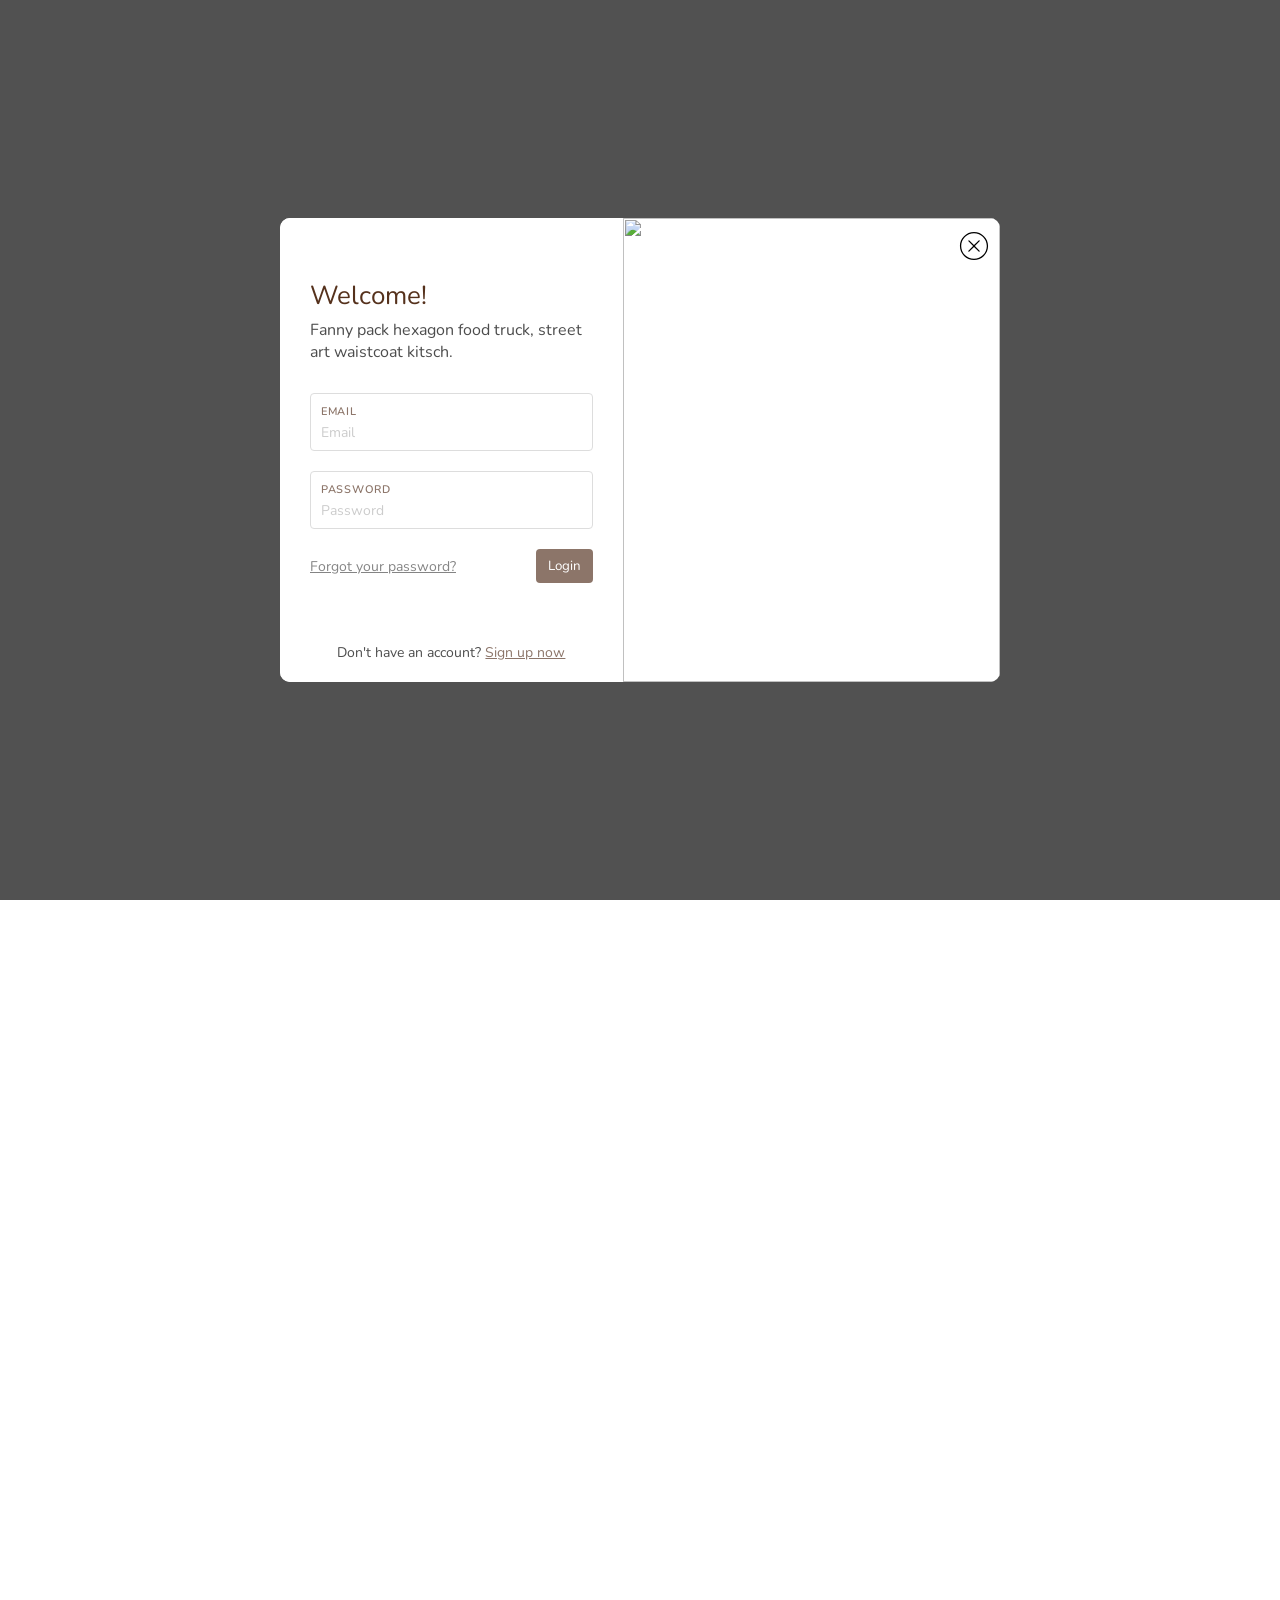
==== login/index.html @ 8320a0ae "Add files via upload" ====
<!DOCTYPE html>
<html lang="en">

  <head>
    <meta charset="UTF-8">
    <title>login modal</title>
    <link rel="stylesheet" href="https://public.codepenassets.com/css/normalize-5.0.0.min.css">
<link rel="stylesheet" href="./style.css">

  </head>
    
  <body>
  <div class="scroll-down">SCROLL DOWN
  <svg xmlns="http://www.w3.org/2000/svg" viewBox="0 0 32 32">
  <path d="M16 3C8.832031 3 3 8.832031 3 16s5.832031 13 13 13 13-5.832031 13-13S23.167969 3 16 3zm0 2c6.085938 0 11 4.914063 11 11 0 6.085938-4.914062 11-11 11-6.085937 0-11-4.914062-11-11C5 9.914063 9.914063 5 16 5zm-1 4v10.28125l-4-4-1.40625 1.4375L16 23.125l6.40625-6.40625L21 15.28125l-4 4V9z"/> 
</svg></div>
<div class="container"></div>
<div class="modal">
  <div class="modal-container">
    <div class="modal-left">
      <h1 class="modal-title">Welcome!</h1>
      <p class="modal-desc">Fanny pack hexagon food truck, street art waistcoat kitsch.</p>
      <div class="input-block">
        <label for="email" class="input-label">Email</label>
        <input type="email" name="email" id="email" placeholder="Email">
      </div>
      <div class="input-block">
        <label for="password" class="input-label">Password</label>
        <input type="password" name="password" id="password" placeholder="Password">
      </div>
      <div class="modal-buttons">
        <a href="" class="">Forgot your password?</a>
        <button class="input-button">Login</button>
      </div>
      <p class="sign-up">Don't have an account? <a href="#">Sign up now</a></p>
    </div>
    <div class="modal-right">
      <img src="https://images.unsplash.com/photo-1512486130939-2c4f79935e4f?ixlib=rb-0.3.5&ixid=eyJhcHBfaWQiOjEyMDd9&s=dfd2ec5a01006fd8c4d7592a381d3776&auto=format&fit=crop&w=1000&q=80" alt="">
    </div>
    <button class="icon-button close-button">
        <svg xmlns="http://www.w3.org/2000/svg" viewBox="0 0 50 50">
    <path d="M 25 3 C 12.86158 3 3 12.86158 3 25 C 3 37.13842 12.86158 47 25 47 C 37.13842 47 47 37.13842 47 25 C 47 12.86158 37.13842 3 25 3 z M 25 5 C 36.05754 5 45 13.94246 45 25 C 45 36.05754 36.05754 45 25 45 C 13.94246 45 5 36.05754 5 25 C 5 13.94246 13.94246 5 25 5 z M 16.990234 15.990234 A 1.0001 1.0001 0 0 0 16.292969 17.707031 L 23.585938 25 L 16.292969 32.292969 A 1.0001 1.0001 0 1 0 17.707031 33.707031 L 25 26.414062 L 32.292969 33.707031 A 1.0001 1.0001 0 1 0 33.707031 32.292969 L 26.414062 25 L 33.707031 17.707031 A 1.0001 1.0001 0 0 0 32.980469 15.990234 A 1.0001 1.0001 0 0 0 32.292969 16.292969 L 25 23.585938 L 17.707031 16.292969 A 1.0001 1.0001 0 0 0 16.990234 15.990234 z"></path>
</svg>
      </button>
  </div>
  <button class="modal-button">Click here to login</button>
</div>
    <script  src="./script.js"></script>

  </body>
  
</html>
---- login/style.css ----
@import url("https://fonts.googleapis.com/css?family=Nunito:400,600,700");
* {
  box-sizing: border-box;
}

body {
  font-family: "Nunito", sans-serif;
  color: rgba(0, 0, 0, 0.7);
}

.container {
  height: 200vh;
  background-image: url(https://images.unsplash.com/photo-1538137524007-21e48fa42f3f?ixlib=rb-0.3.5&ixid=eyJhcHBfaWQiOjEyMDd9&s=ac9fa0975bd2ebad7afd906c5a3a15ab&auto=format&fit=crop&w=1834&q=80);
  background-size: cover;
  background-position: center;
  background-repeat: no-repeat;
}

.modal {
  position: fixed;
  left: 0;
  bottom: 0;
  width: 100%;
  height: 60px;
  background: rgba(51, 51, 51, 0.5);
  display: flex;
  flex-direction: column;
  align-items: center;
  justify-content: center;
  transition: 0.4s;
}
.modal-container {
  display: flex;
  max-width: 720px;
  width: 100%;
  border-radius: 10px;
  overflow: hidden;
  position: absolute;
  opacity: 0;
  pointer-events: none;
  transition-duration: 0.3s;
  background: #fff;
  transform: translateY(100px) scale(0.4);
}
.modal-title {
  font-size: 26px;
  margin: 0;
  font-weight: 400;
  color: #55311c;
}
.modal-desc {
  margin: 6px 0 30px 0;
}
.modal-left {
  padding: 60px 30px 20px;
  background: #fff;
  flex: 1.5;
  transition-duration: 0.5s;
  transform: translateY(80px);
  opacity: 0;
}
.modal-button {
  color: #7d695e;
  font-family: "Nunito", sans-serif;
  font-size: 18px;
  cursor: pointer;
  border: 0;
  outline: 0;
  padding: 10px 40px;
  border-radius: 30px;
  background: white;
  box-shadow: 0 10px 40px rgba(0, 0, 0, 0.16);
  transition: 0.3s;
}
.modal-button:hover {
  border-color: rgba(255, 255, 255, 0.2);
  background: rgba(255, 255, 255, 0.8);
}
.modal-right {
  flex: 2;
  font-size: 0;
  transition: 0.3s;
  overflow: hidden;
}
.modal-right img {
  width: 100%;
  height: 100%;
  transform: scale(2);
  -o-object-fit: cover;
     object-fit: cover;
  transition-duration: 1.2s;
}
.modal.is-open {
  height: 100%;
  background: rgba(51, 51, 51, 0.85);
}
.modal.is-open .modal-button {
  opacity: 0;
}
.modal.is-open .modal-container {
  opacity: 1;
  transition-duration: 0.6s;
  pointer-events: auto;
  transform: translateY(0) scale(1);
}
.modal.is-open .modal-right img {
  transform: scale(1);
}
.modal.is-open .modal-left {
  transform: translateY(0);
  opacity: 1;
  transition-delay: 0.1s;
}
.modal-buttons {
  display: flex;
  justify-content: space-between;
  align-items: center;
}
.modal-buttons a {
  color: rgba(51, 51, 51, 0.6);
  font-size: 14px;
}

.sign-up {
  margin: 60px 0 0;
  font-size: 14px;
  text-align: center;
}
.sign-up a {
  color: #8c7569;
}

.input-button {
  padding: 8px 12px;
  outline: none;
  border: 0;
  color: #fff;
  border-radius: 4px;
  background: #8c7569;
  font-family: "Nunito", sans-serif;
  transition: 0.3s;
  cursor: pointer;
}
.input-button:hover {
  background: #55311c;
}

.input-label {
  font-size: 11px;
  text-transform: uppercase;
  font-family: "Nunito", sans-serif;
  font-weight: 600;
  letter-spacing: 0.7px;
  color: #8c7569;
  transition: 0.3s;
}

.input-block {
  display: flex;
  flex-direction: column;
  padding: 10px 10px 8px;
  border: 1px solid #ddd;
  border-radius: 4px;
  margin-bottom: 20px;
  transition: 0.3s;
}
.input-block input {
  outline: 0;
  border: 0;
  padding: 4px 0 0;
  font-size: 14px;
  font-family: "Nunito", sans-serif;
}
.input-block input::-moz-placeholder {
  color: #ccc;
  opacity: 1;
}
.input-block input:-ms-input-placeholder {
  color: #ccc;
  opacity: 1;
}
.input-block input::placeholder {
  color: #ccc;
  opacity: 1;
}
.input-block:focus-within {
  border-color: #8c7569;
}
.input-block:focus-within .input-label {
  color: rgba(140, 117, 105, 0.8);
}

.icon-button {
  outline: 0;
  position: absolute;
  right: 10px;
  top: 12px;
  width: 32px;
  height: 32px;
  border: 0;
  background: 0;
  padding: 0;
  cursor: pointer;
}

.scroll-down {
  position: fixed;
  top: 50%;
  left: 50%;
  display: flex;
  flex-direction: column;
  align-items: center;
  text-align: center;
  color: #7d695e;
  font-size: 32px;
  font-weight: 800;
  transform: translate(-50%, -50%);
}
.scroll-down svg {
  margin-top: 16px;
  width: 52px;
  fill: currentColor;
}

@media (max-width: 750px) {
  .modal-container {
    width: 90%;
  }

  .modal-right {
    display: none;
  }
}
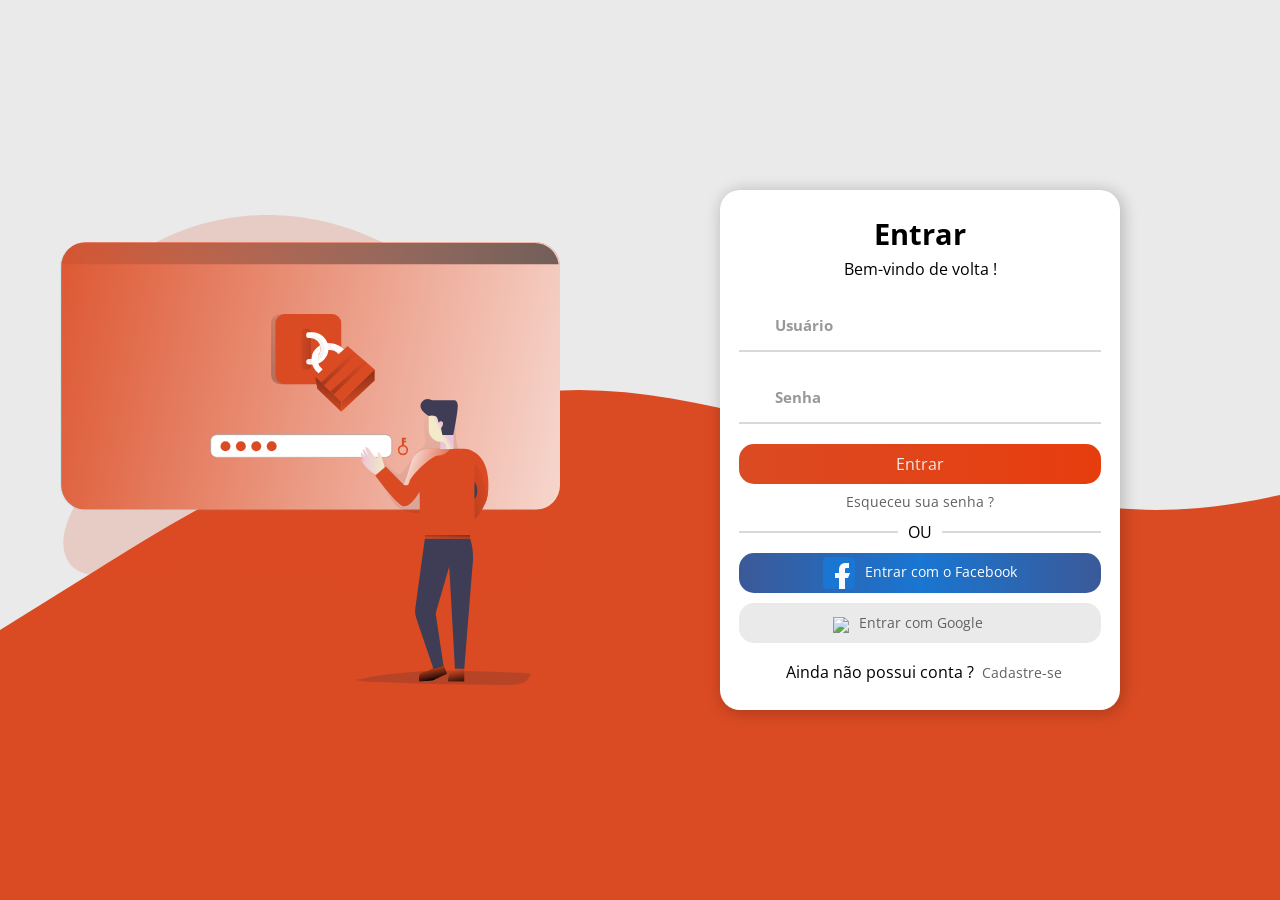
==== commit 510a6590: "Add files via upload" ====
--- a/login/index.html
+++ b/login/index.html
@@ -1,52 +1,75 @@
 <!DOCTYPE html>
-<html lang="en">
+<html lang="pt-br">
 
-  <head>
+<head>
     <meta charset="UTF-8">
-    <title>login modal</title>
-    <link rel="stylesheet" href="https://public.codepenassets.com/css/normalize-5.0.0.min.css">
-<link rel="stylesheet" href="./style.css">
+    <meta name="viewport" content="width=device-width, initial-scale=1.0">
+    <title>Entrar</title>
+    <!-- Custom styles-path -->
+    <link rel="stylesheet" href="css/style.css">
 
-  </head>
-    
-  <body>
-  <div class="scroll-down">SCROLL DOWN
-  <svg xmlns="http://www.w3.org/2000/svg" viewBox="0 0 32 32">
-  <path d="M16 3C8.832031 3 3 8.832031 3 16s5.832031 13 13 13 13-5.832031 13-13S23.167969 3 16 3zm0 2c6.085938 0 11 4.914063 11 11 0 6.085938-4.914062 11-11 11-6.085937 0-11-4.914062-11-11C5 9.914063 9.914063 5 16 5zm-1 4v10.28125l-4-4-1.40625 1.4375L16 23.125l6.40625-6.40625L21 15.28125l-4 4V9z"/> 
-</svg></div>
-<div class="container"></div>
-<div class="modal">
-  <div class="modal-container">
-    <div class="modal-left">
-      <h1 class="modal-title">Welcome!</h1>
-      <p class="modal-desc">Fanny pack hexagon food truck, street art waistcoat kitsch.</p>
-      <div class="input-block">
-        <label for="email" class="input-label">Email</label>
-        <input type="email" name="email" id="email" placeholder="Email">
-      </div>
-      <div class="input-block">
-        <label for="password" class="input-label">Password</label>
-        <input type="password" name="password" id="password" placeholder="Password">
-      </div>
-      <div class="modal-buttons">
-        <a href="" class="">Forgot your password?</a>
-        <button class="input-button">Login</button>
-      </div>
-      <p class="sign-up">Don't have an account? <a href="#">Sign up now</a></p>
+    <!-- Font Awesome kit script -->
+    <script src="https://kit.fontawesome.com/a81368914c.js"></script>
+
+    <!-- Google Fonts Open Sans-->
+    <link href="https://fonts.googleapis.com/css2?family=Open+Sans&display=swap" rel="stylesheet">
+
+    <!-- Favicon -->
+    <link rel="icon" href="img/html-5.png">
+</head>
+
+<body>
+    <img class="wave" src="img/wave.svg">
+    <div class="container">
+        <div class="img">
+            <img src="img/authentication.svg">
+        </div>
+        <div class="login-container">
+            <form action="login.html">
+                <h2>Entrar</h2>
+                <p>Bem-vindo de volta !</p>
+                <div class="input-div one">
+                    <div class="i">
+                        <i class="fas fa-user"></i>
+                    </div>
+                    <div>
+                        <h5>Usuário</h5>
+                        <input class="input" type="text">
+                    </div>
+                </div>
+                <div class="input-div two">
+                    <div class="i">
+                        <i class="fas fa-key"></i>
+                    </div>
+                    <div>
+                        <h5>Senha</h5>
+                        <input class="input" type="password">
+                    </div>
+                </div>
+                <input type="submit" class="btn" value="Entrar">
+                <a class="forgot" href="forgotPassword.html">Esqueceu sua senha ?</a>
+                <div class="others">
+                    <hr>
+                    <p>OU</p>
+                    <hr>
+                </div>
+                <div class="social">
+                    <div class="social-icons facebook">
+                        <a href="#"><img src="img/facebook.png">Entrar com o Facebook</a>
+                    </div>
+                    <div class="social-icons google">
+                        <a href="#"><img src="img/google.png">Entrar com Google</a>
+                    </div>
+                </div>
+                <div class="account">
+                    <p>Ainda não possui conta ?</p>
+                    <a href="register.html">Cadastre-se</a>
+                </div>
+            </form>
+        </div>
     </div>
-    <div class="modal-right">
-      <img src="https://images.unsplash.com/photo-1512486130939-2c4f79935e4f?ixlib=rb-0.3.5&ixid=eyJhcHBfaWQiOjEyMDd9&s=dfd2ec5a01006fd8c4d7592a381d3776&auto=format&fit=crop&w=1000&q=80" alt="">
-    </div>
-    <button class="icon-button close-button">
-        <svg xmlns="http://www.w3.org/2000/svg" viewBox="0 0 50 50">
-    <path d="M 25 3 C 12.86158 3 3 12.86158 3 25 C 3 37.13842 12.86158 47 25 47 C 37.13842 47 47 37.13842 47 25 C 47 12.86158 37.13842 3 25 3 z M 25 5 C 36.05754 5 45 13.94246 45 25 C 45 36.05754 36.05754 45 25 45 C 13.94246 45 5 36.05754 5 25 C 5 13.94246 13.94246 5 25 5 z M 16.990234 15.990234 A 1.0001 1.0001 0 0 0 16.292969 17.707031 L 23.585938 25 L 16.292969 32.292969 A 1.0001 1.0001 0 1 0 17.707031 33.707031 L 25 26.414062 L 32.292969 33.707031 A 1.0001 1.0001 0 1 0 33.707031 32.292969 L 26.414062 25 L 33.707031 17.707031 A 1.0001 1.0001 0 0 0 32.980469 15.990234 A 1.0001 1.0001 0 0 0 32.292969 16.292969 L 25 23.585938 L 17.707031 16.292969 A 1.0001 1.0001 0 0 0 16.990234 15.990234 z"></path>
-</svg>
-      </button>
-  </div>
-  <button class="modal-button">Click here to login</button>
-</div>
-    <script  src="./script.js"></script>
 
-  </body>
-  
-</html>
+    <script type="text/javascript" src="js/main.js"></script>
+</body>
+
+</html>
--- a/login/css/style.css
+++ b/login/css/style.css
@@ -0,0 +1,634 @@
+/*======== All styles ==========*/
+
+* {
+  padding: 0;
+  margin: 0;
+  box-sizing: border-box;
+}
+
+body {
+  font-family: "Open Sans", sans-serif;
+  background-color: #eaeaea;
+}
+
+.wave {
+  position: fixed;
+  height: 100%;
+  left: 0;
+  bottom: 0;
+  z-index: -1;
+}
+
+.container {
+  width: 100vw;
+  height: 100vh;
+  display: grid;
+  grid-template-columns: repeat(2, 1fr);
+  column-gap: 10rem;
+  padding: 0 2rem;
+  overflow-x: hidden;
+}
+
+.img {
+  display: flex;
+  justify-content: flex-end;
+  align-items: center;
+}
+
+.img img {
+  width: 500px;
+  position: relative;
+  animation-name: left-to-right;
+  animation-duration: 4s;
+  animation-timing-function: linear;
+}
+
+.login-container {
+  display: flex;
+  align-items: center;
+  text-align: center;
+  position: relative;
+  animation-name: right-to-left;
+  animation-duration: 4s;
+  animation-timing-function: linear;
+}
+
+.forgot {
+  padding-bottom: 10px;
+}
+
+form {
+  width: 400px;
+  padding: 1.2rem;
+  background-color: #fff;
+  border-radius: 20px;
+  box-shadow: 2px 2px 15px 2px rgba(0, 0, 0, 0.2);
+}
+
+form h2 {
+  font-size: 1.8rem;
+  margin: 5px 0;
+}
+
+.input-div {
+  position: relative;
+  display: grid;
+  grid-template-columns: 7% 93%;
+  margin: 20px 0;
+  padding: 5px 0;
+  border-bottom: 2px solid #d9d9d9;
+}
+
+.input-div::after,
+.input-div::before {
+  content: "";
+  position: absolute;
+  bottom: -2px;
+  width: 0;
+  height: 2px;
+  background-color: #db4b23;
+  transition: 0.3s;
+}
+
+.input-div::after {
+  right: 50%;
+}
+
+.input-div::before {
+  left: 50%;
+}
+
+.input-div.focus .i i {
+  color: #db4b23;
+}
+
+.input-div.focus div h5 {
+  top: -5px;
+  font-size: 15px;
+}
+
+.input-div.focus::after,
+.input-div.focus::before {
+  width: 50%;
+}
+
+.input-div .one {
+  margin-top: 0;
+}
+
+.input-div .two {
+  margin-bottom: 4px;
+}
+
+.i {
+  display: flex;
+  justify-content: center;
+  align-items: center;
+}
+
+.i i {
+  color: #d9d9d9;
+  transition: 0.3s;
+}
+
+.input-div>div {
+  position: relative;
+  height: 40px;
+}
+
+.input-div>div h5 {
+  position: absolute;
+  left: 10px;
+  top: 50%;
+  transform: translateY(-50%);
+  color: #999;
+  font-size: 15px;
+  transition: 0.3s;
+}
+
+.input {
+  position: absolute;
+  width: 100%;
+  height: 100%;
+  top: 0;
+  left: 0;
+  border: none;
+  outline: none;
+  background: none;
+  padding: 0.3rem 0.5rem;
+  font-size: 1rem;
+  font-family: "Open Sans", sans-serif;
+  color: #555;
+}
+
+a {
+  display: block;
+  text-align: center;
+  text-decoration: none;
+  color: #616161;
+  font-size: 0.9rem;
+  transition: 0.3s;
+}
+
+a:hover {
+  color: #db4b23;
+}
+
+.btn {
+  display: block;
+  width: 100%;
+  height: 40px;
+  border-radius: 15px;
+  margin: 0.5rem 0;
+  font-size: 1rem;
+  background-image: linear-gradient(to right, #db4b23, #e73d0e, #db4b23);
+  color: #eaeaea;
+  outline: none;
+  border: none;
+  cursor: pointer;
+  font-family: "Open Sans", sans-serif;
+  background-size: 200%;
+  transition: 0.5s;
+}
+
+.btn:hover {
+  background-position: right;
+}
+
+.social-icons {
+  display: flex;
+  align-content: center;
+  align-items: center;
+  justify-content: center;
+  margin: 10px 0;
+  padding: 5px 0;
+  height: 40px;
+}
+
+.social-icons img {
+  display: inline-block;
+  vertical-align: middle;
+  padding-right: 10px;
+}
+
+.social-icons.google {
+  padding-right: 24px;
+}
+
+.facebook {
+  background-image: linear-gradient(to right, #3b5998, #1976d2, #3b5998);
+  border-radius: 15px;
+}
+
+.facebook a {
+  color: #fff;
+  width: 100%;
+}
+
+.google {
+  background-color: #eaeaea;
+  border-radius: 15px;
+}
+
+.google a {
+  width: 100%;
+}
+
+.google a:hover {
+  color: #ff0000;
+}
+
+.account {
+  display: flex;
+  justify-content: center;
+  align-items: center;
+  flex-direction: row;
+  flex-wrap: wrap;
+}
+
+.account p {
+  margin: 0.5rem;
+}
+
+.terms {
+  display: flex;
+  justify-content: flex-start;
+  align-items: center;
+  align-content: center;
+  margin: 0px 10px 15px 0px;
+}
+
+.terms a {
+  color: #db4b23;
+  cursor: pointer;
+  font-size: 1rem;
+}
+
+.terms input {
+  margin-right: 10px;
+}
+
+.others {
+  display: flex;
+  align-items: center;
+  justify-content: center;
+}
+
+.others hr {
+  max-width: 100%;
+  width: 100%;
+  border: 1px solid #d9d9d9;
+}
+
+.others p {
+  padding: 0 10px;
+}
+
+.confirm-container {
+  display: flex;
+  align-items: center;
+  text-align: center;
+  position: relative;
+  animation-name: right-to-left;
+  animation-duration: 4s;
+  animation-timing-function: linear;
+}
+
+.content {
+  width: 400px;
+  background-color: #fff;
+  border-radius: 20px;
+  padding: 1.2rem;
+  box-shadow: 2px 2px 15px 2px rgba(0, 0, 0, 0.2);
+}
+
+.content h2 {
+  font-size: 1.8rem;
+  margin: 10px 0;
+}
+
+.fa-check-circle {
+  font-size: 50px;
+  border-radius: 100%;
+  color: #fff;
+  background-color: #addb31;
+  margin: 5px 0 25px;
+  position: relative;
+  animation-name: confirm-animation;
+  animation-duration: 4s;
+  animation-delay: 0.5s;
+}
+
+.fa-exclamation-circle {
+  font-size: 50px;
+  color: #ff0000;
+  background-color: #fff;
+  margin: 5px 0 25px;
+  position: relative;
+  animation-name: error-animation;
+  animation-duration: 4s;
+  animation-delay: 0.5s;
+}
+
+.btn-container a {
+  display: flex;
+  align-items: center;
+  justify-content: center;
+  align-content: center;
+}
+
+.btn-action {
+  width: 100%;
+  background-image: linear-gradient(to right, #db4b23, #e73d0e, #db4b23);
+  color: #eeeeee;
+  border-radius: 15px;
+  height: 40px;
+  font-size: 1rem;
+  outline: none;
+  border: none;
+  cursor: pointer;
+  transition: 0.5s;
+  background-size: 200%;
+}
+
+.btn-action:hover {
+  color: #eaeaea;
+  background-position: right;
+}
+
+/* ================ Modal ====================== */
+
+/* The Modal (background) */
+.modal {
+  display: none;
+  /* Hidden by default */
+  position: fixed;
+  /* Stay in place */
+  z-index: 1;
+  /* Sit on top */
+  padding: 30px 0;
+  /* Location of the box */
+  left: 0;
+  top: 0;
+  margin: 0 auto;
+  width: 100%;
+  /* Full width */
+  height: 100%;
+  /* Full height */
+  overflow: auto;
+  /* Enable scroll if needed */
+  background-color: rgb(0, 0, 0);
+  /* Fallback color */
+  background-color: rgba(0, 0, 0, 0.4);
+  /* Black w/ opacity */
+}
+
+/* Modal Content */
+.modal-content {
+  background-color: #fefefe;
+  margin: auto;
+  padding: 20px;
+  border: 1px solid #888;
+  border-radius: 15px;
+  width: 75%;
+}
+
+.modal-content h2 {
+  padding-bottom: 20px;
+}
+
+.modal-content p {
+  text-align: left;
+}
+
+.modal-content span {
+  color: #ff1919;
+}
+
+.modal-content span:hover {
+  color: #ff0000;
+}
+
+/* The Close Button */
+.close {
+  color: #aaaaaa;
+  float: right;
+  font-size: 28px;
+  font-weight: bold;
+  cursor: pointer;
+}
+
+/* =============== Keyframes for animations ==============*/
+
+@keyframes left-to-right {
+  0% {
+    left: -500px;
+    top: 0;
+  }
+
+  25% {
+    left: 0px;
+    top: 0;
+  }
+
+  50% {
+    left: 0px;
+    top: 0;
+  }
+
+  75% {
+    left: 0px;
+    top: 0;
+  }
+
+  100% {
+    left: 0px;
+    top: 0;
+  }
+}
+
+@keyframes right-to-left {
+  0% {
+    left: 500px;
+    top: 0;
+  }
+
+  25% {
+    left: 0px;
+    top: 0;
+  }
+
+  50% {
+    left: 0px;
+    top: 0;
+  }
+
+  75% {
+    left: 0px;
+    top: 0;
+  }
+
+  100% {
+    left: 0px;
+    top: 0;
+  }
+}
+
+@keyframes confirm-animation {
+  0% {
+    background-color: #addb31;
+    left: 0px;
+    top: 0px;
+  }
+
+  25% {
+    background-color: #addb31;
+    left: 0px;
+    top: 0px;
+    font-size: 80px;
+  }
+
+  50% {
+    background-color: #addb31;
+    left: 0px;
+    top: 0px;
+    font-size: 50px;
+  }
+
+  75% {
+    background-color: green;
+    left: 0px;
+    top: 0px;
+    font-size: 80px;
+  }
+
+  100% {
+    background-color: #addb31;
+    left: 0px;
+    top: 0px;
+    font-size: 80px;
+  }
+}
+
+@keyframes error-animation {
+  0% {
+    color: #ff0000;
+    left: 0px;
+    top: 0px;
+  }
+
+  25% {
+    color: #ff0000;
+    left: 0px;
+    top: 0px;
+    font-size: 80px;
+  }
+
+  50% {
+    color: #ff0000;
+    left: 0px;
+    top: 0px;
+    font-size: 50px;
+  }
+
+  75% {
+    color: #ff1919;
+    left: 0px;
+    top: 0px;
+    font-size: 80px;
+  }
+
+  100% {
+    color: #ff0000;
+    left: 0px;
+    top: 0px;
+    font-size: 80px;
+  }
+}
+
+/* =============== End Keyframes ===============*/
+
+/* =============== Media Query for Responsive =============*/
+
+@media (max-width: 1050px) {
+  .container {
+    column-gap: 5rem;
+  }
+}
+
+@media (max-width: 1000px) {
+  form {
+    width: 350px;
+  }
+
+  form h2 {
+    font-size: 1.5rem;
+    margin: 8px 0;
+  }
+
+  .img img {
+    width: 400px;
+  }
+
+  .content {
+    width: 350px;
+  }
+}
+
+@media (max-width: 900px) {
+  .img {
+    display: none;
+  }
+
+  .container {
+    grid-template-columns: 1fr;
+    background-color: #db4b23;
+  }
+
+  .wave {
+    display: none;
+  }
+
+  .login-container {
+    justify-content: center;
+  }
+
+  .confirm-container {
+    justify-content: center;
+  }
+}
+
+@media (max-width: 600px) {
+  form {
+    width: 300px;
+    margin: 1rem 0;
+  }
+
+  .terms {
+    margin: 0;
+    flex-wrap: wrap;
+    justify-content: center;
+  }
+
+  .terms a {
+    font-size: 1.1rem;
+    margin-bottom: 15px;
+  }
+
+  .terms input {
+    margin-top: 5px;
+    align-self: start;
+  }
+
+  .content {
+    width: 300px;
+  }
+}
+
+@media (min-width: 600px) {
+  .terms a {
+    padding-left: 5px;
+  }
+}
+
+/* ============== End Media Query for Responsive ============ */
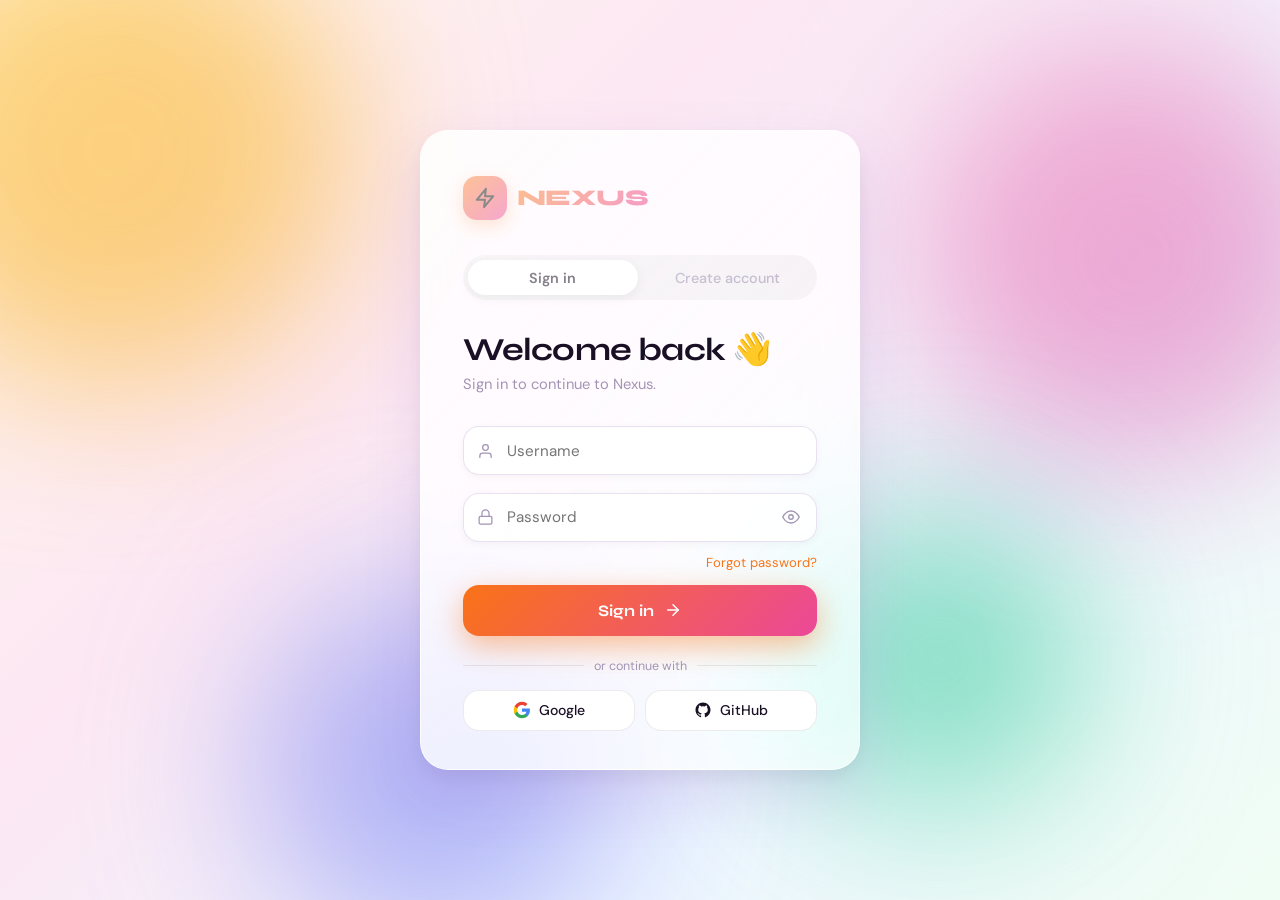
==== commit 497a1a07: "Add files via upload" ====
--- a/login/index.html
+++ b/login/index.html
@@ -1,75 +1,398 @@
-<!DOCTYPE html>
-<html lang="pt-br">
-
-<head>
-    <meta charset="UTF-8">
-    <meta name="viewport" content="width=device-width, initial-scale=1.0">
-    <title>Entrar</title>
-    <!-- Custom styles-path -->
-    <link rel="stylesheet" href="css/style.css">
-
-    <!-- Font Awesome kit script -->
-    <script src="https://kit.fontawesome.com/a81368914c.js"></script>
-
-    <!-- Google Fonts Open Sans-->
-    <link href="https://fonts.googleapis.com/css2?family=Open+Sans&display=swap" rel="stylesheet">
-
-    <!-- Favicon -->
-    <link rel="icon" href="img/html-5.png">
-</head>
-
-<body>
-    <img class="wave" src="img/wave.svg">
-    <div class="container">
-        <div class="img">
-            <img src="img/authentication.svg">
-        </div>
-        <div class="login-container">
-            <form action="login.html">
-                <h2>Entrar</h2>
-                <p>Bem-vindo de volta !</p>
-                <div class="input-div one">
-                    <div class="i">
-                        <i class="fas fa-user"></i>
-                    </div>
-                    <div>
-                        <h5>Usuário</h5>
-                        <input class="input" type="text">
-                    </div>
-                </div>
-                <div class="input-div two">
-                    <div class="i">
-                        <i class="fas fa-key"></i>
-                    </div>
-                    <div>
-                        <h5>Senha</h5>
-                        <input class="input" type="password">
-                    </div>
-                </div>
-                <input type="submit" class="btn" value="Entrar">
-                <a class="forgot" href="forgotPassword.html">Esqueceu sua senha ?</a>
-                <div class="others">
-                    <hr>
-                    <p>OU</p>
-                    <hr>
-                </div>
-                <div class="social">
-                    <div class="social-icons facebook">
-                        <a href="#"><img src="img/facebook.png">Entrar com o Facebook</a>
-                    </div>
-                    <div class="social-icons google">
-                        <a href="#"><img src="img/google.png">Entrar com Google</a>
-                    </div>
-                </div>
-                <div class="account">
-                    <p>Ainda não possui conta ?</p>
-                    <a href="register.html">Cadastre-se</a>
-                </div>
-            </form>
-        </div>
-    </div>
-
-    <script type="text/javascript" src="js/main.js"></script>
-</body>
-
-</html>+<!DOCTYPE html>
+<html lang="en">
+<head>
+  <meta charset="UTF-8">
+  <meta name="viewport" content="width=device-width, initial-scale=1.0">
+  <title>Nexus • Auth</title>
+  <link rel="preconnect" href="https://fonts.googleapis.com">
+  <link href="https://fonts.googleapis.com/css2?family=Syne:wght@400;500;600;700;800&family=DM+Sans:wght@300;400;500&display=swap" rel="stylesheet">
+  <style>
+    :root {
+      --card-bg: rgba(255,255,255,0.72);
+      --card-border: rgba(255,255,255,0.9);
+      --input-bg: rgba(255,255,255,0.85);
+      --input-border: rgba(200,180,220,0.4);
+      --input-focus: #f97316;
+      --text-primary: #1a1025;
+      --text-muted: #a394b4;
+      --accent: #f97316;
+      --success: #10b981;
+      --danger: #ef4444;
+      --warning: #f59e0b;
+      --btn-grad: linear-gradient(135deg, #f97316, #ec4899);
+      --shadow-card: 0 25px 60px rgba(120,60,180,0.12), 0 8px 20px rgba(0,0,0,0.06);
+      --shadow-btn: 0 10px 30px rgba(249,115,22,0.45);
+      --radius: 28px; --radius-sm: 16px; --radius-pill: 50px;
+    }
+    * { margin:0; padding:0; box-sizing:border-box; }
+    body {
+      min-height:100vh; display:flex; align-items:center; justify-content:center;
+      font-family:'DM Sans',sans-serif; overflow-y:auto; padding:2rem 1rem;
+    }
+    .bg-canvas { position:fixed; inset:0; z-index:0; background:linear-gradient(135deg,#fff7ed 0%,#fce7f3 35%,#eff6ff 70%,#f0fdf4 100%); }
+    .orb { position:absolute; border-radius:50%; filter:blur(80px); mix-blend-mode:multiply; animation:drift var(--dur,20s) ease-in-out infinite alternate; opacity:0.55; }
+    .orb-1{width:480px;height:480px;background:#fbbf24;top:-10%;left:-10%;--dur:18s;}
+    .orb-2{width:420px;height:420px;background:#f472b6;top:5%;right:-5%;--dur:22s;animation-direction:alternate-reverse;}
+    .orb-3{width:360px;height:360px;background:#818cf8;bottom:-5%;left:20%;--dur:16s;}
+    .orb-4{width:300px;height:300px;background:#34d399;bottom:10%;right:15%;--dur:25s;animation-direction:alternate-reverse;}
+    @keyframes drift{0%{transform:translate(0,0) scale(1)}33%{transform:translate(30px,-40px) scale(1.05)}66%{transform:translate(-20px,30px) scale(.97)}100%{transform:translate(20px,-10px) scale(1.02)}}
+    .card {
+      position:relative; z-index:10; width:100%; max-width:440px;
+      background:var(--card-bg); backdrop-filter:blur(24px) saturate(200%);
+      -webkit-backdrop-filter:blur(24px) saturate(200%);
+      border:1.5px solid var(--card-border); border-radius:var(--radius);
+      padding:2.8rem 2.6rem 2.4rem; box-shadow:var(--shadow-card); margin:auto;
+      animation:fadeUp .6s cubic-bezier(.34,1.2,.64,1) both;
+    }
+    .card::before { content:''; position:absolute; inset:0; border-radius:var(--radius); background:linear-gradient(135deg,rgba(255,255,255,.6) 0%,rgba(255,255,255,.1) 100%); pointer-events:none; }
+    .brand{display:flex;align-items:center;gap:10px;margin-bottom:2.2rem;}
+    .brand-icon{width:44px;height:44px;background:var(--btn-grad);border-radius:14px;display:flex;align-items:center;justify-content:center;box-shadow:0 6px 18px rgba(249,115,22,.4);}
+    .brand-name{font-family:'Syne',sans-serif;font-size:1.4rem;font-weight:800;background:var(--btn-grad);-webkit-background-clip:text;-webkit-text-fill-color:transparent;background-clip:text;letter-spacing:-.5px;}
+    .tab-bar{display:flex;background:rgba(0,0,0,.05);border-radius:var(--radius-pill);padding:5px;margin-bottom:2rem;gap:4px;}
+    .tab-btn{flex:1;padding:.55rem .5rem;border:none;background:transparent;border-radius:var(--radius-pill);font-family:'DM Sans',sans-serif;font-size:.9rem;font-weight:500;color:var(--text-muted);cursor:pointer;transition:all .3s cubic-bezier(.34,1.4,.64,1);}
+    .tab-btn.active{background:white;color:var(--text-primary);box-shadow:0 3px 12px rgba(0,0,0,.1);font-weight:600;}
+    .form-wrapper{opacity:1;transform:translateY(0);}
+    .form-wrapper.hidden{display:none;}
+    .form-wrapper.fade-in{animation:panelFadeIn .35s cubic-bezier(.34,1.2,.64,1) both;}
+    @keyframes panelFadeIn{from{opacity:0;transform:translateY(12px)}to{opacity:1;transform:translateY(0)}}
+    .form-title{font-family:'Syne',sans-serif;font-size:2rem;font-weight:700;color:var(--text-primary);letter-spacing:-.8px;line-height:1.1;margin-bottom:.4rem;}
+    .form-subtitle{font-size:.92rem;color:var(--text-muted);margin-bottom:2rem;}
+    .input-group{position:relative;margin-bottom:1.1rem;display:flex;align-items:center;}
+    .input-icon{position:absolute;left:14px;top:50%;transform:translateY(-50%);color:var(--text-muted);transition:color .2s;pointer-events:none;z-index:2;display:flex;align-items:center;}
+    .input-icon.focused{color:var(--accent);}
+    .input-group input{width:100%;padding:.85rem 1rem .85rem 2.7rem;background:var(--input-bg);border:1.5px solid var(--input-border);border-radius:var(--radius-sm);font-family:'DM Sans',sans-serif;font-size:.95rem;color:var(--text-primary);outline:none;transition:all .25s ease;box-shadow:0 2px 8px rgba(0,0,0,.04);}
+    .input-group input:focus{border-color:var(--input-focus);background:#fff;box-shadow:0 0 0 4px rgba(249,115,22,.12),0 2px 8px rgba(0,0,0,.04);}
+    .toggle-password{position:absolute;right:13px;top:50%;transform:translateY(-50%);cursor:pointer;color:var(--text-muted);z-index:3;padding:4px;display:flex;align-items:center;transition:color .2s;}
+    .toggle-password:hover{color:var(--accent);}
+    .feedback{display:flex;align-items:center;gap:6px;font-size:.78rem;margin-top:-4px;margin-bottom:6px;margin-left:4px;min-height:20px;color:var(--text-muted);}
+    .strength-wrap{margin:4px 0 10px;}
+    .strength-bar{height:5px;background:rgba(0,0,0,.08);border-radius:99px;overflow:hidden;}
+    .strength-fill{height:100%;width:0%;border-radius:99px;background:var(--danger);transition:width .35s ease,background .35s ease;}
+    .strength-label{display:flex;justify-content:space-between;font-size:.75rem;color:var(--text-muted);margin-top:4px;}
+    .criteria-grid{display:grid;grid-template-columns:1fr 1fr;gap:6px;background:rgba(0,0,0,.025);border:1px solid rgba(0,0,0,.07);border-radius:var(--radius-sm);padding:14px;margin:6px 0 12px;}
+    .crit{display:flex;align-items:center;gap:7px;font-size:.78rem;color:var(--text-muted);transition:color .2s;}
+    .crit.valid{color:var(--success);}
+    .btn-cta{width:100%;padding:1rem;background:var(--btn-grad);border:none;border-radius:var(--radius-sm);color:white;font-family:'Syne',sans-serif;font-size:1rem;font-weight:700;cursor:pointer;display:flex;align-items:center;justify-content:center;gap:10px;box-shadow:var(--shadow-btn);transition:all .3s cubic-bezier(.34,1.4,.64,1);}
+    .btn-cta:hover:not(:disabled){transform:translateY(-3px) scale(1.01);box-shadow:0 18px 40px rgba(249,115,22,.55);}
+    .btn-cta:disabled{opacity:.7;cursor:not-allowed;transform:none;}
+    .spinner{width:18px;height:18px;border:2.5px solid rgba(255,255,255,.35);border-top-color:white;border-radius:50%;animation:spin .8s linear infinite;flex-shrink:0;}
+    @keyframes spin{to{transform:rotate(360deg)}}
+    .forgot-link{display:block;text-align:right;font-size:.82rem;color:var(--accent);text-decoration:none;margin-top:-6px;margin-bottom:14px;cursor:pointer;transition:opacity .2s;}
+    .forgot-link:hover{opacity:.75;}
+    .divider{display:flex;align-items:center;gap:10px;margin:1.4rem 0 0;color:var(--text-muted);font-size:.78rem;}
+    .divider::before,.divider::after{content:'';flex:1;height:1px;background:rgba(0,0,0,.08);}
+    .social-row{display:flex;gap:10px;margin-top:1rem;}
+    .social-btn{flex:1;padding:.65rem;background:white;border:1.5px solid rgba(0,0,0,.08);border-radius:var(--radius-sm);cursor:pointer;display:flex;align-items:center;justify-content:center;gap:8px;font-family:'DM Sans',sans-serif;font-size:.88rem;font-weight:500;color:var(--text-primary);transition:all .2s;}
+    .social-btn:hover{background:#f9f9f9;border-color:rgba(0,0,0,.15);transform:translateY(-1px);}
+    .toast{position:fixed;bottom:28px;left:50%;transform:translateX(-50%) translateY(20px);background:white;border-radius:var(--radius-pill);padding:.75rem 1.5rem;box-shadow:0 10px 40px rgba(0,0,0,.15);display:flex;align-items:center;gap:10px;font-size:.9rem;opacity:0;pointer-events:none;z-index:9999;transition:all .4s cubic-bezier(.34,1.4,.64,1);font-family:'DM Sans',sans-serif;}
+    .toast.show{opacity:1;transform:translateX(-50%) translateY(0);pointer-events:auto;}
+    .dot{width:8px;height:8px;border-radius:50%;flex-shrink:0;}
+    .toast.success .dot{background:var(--success);}
+    .toast.error .dot{background:var(--danger);}
+    .toast.info .dot{background:var(--accent);}
+    @media(max-width:480px){.card{padding:2rem 1.5rem;}.criteria-grid{grid-template-columns:1fr;}}
+    @keyframes fadeUp{from{opacity:0;transform:translateY(24px)}to{opacity:1;transform:translateY(0)}}
+  </style>
+</head>
+<body>
+
+<div class="bg-canvas">
+  <div class="orb orb-1"></div><div class="orb orb-2"></div>
+  <div class="orb orb-3"></div><div class="orb orb-4"></div>
+</div>
+
+<!-- ░░ INLINE SVG SPRITE — no CDN dependency ░░ -->
+<svg xmlns="http://www.w3.org/2000/svg" style="display:none">
+  <symbol id="ic-bolt" viewBox="0 0 24 24" fill="none" stroke="currentColor" stroke-width="2.2" stroke-linecap="round" stroke-linejoin="round"><polyline points="13 2 3 14 12 14 11 22 21 10 12 10 13 2"/></symbol>
+  <symbol id="ic-user" viewBox="0 0 24 24" fill="none" stroke="currentColor" stroke-width="1.8" stroke-linecap="round" stroke-linejoin="round"><path d="M20 21v-2a4 4 0 0 0-4-4H8a4 4 0 0 0-4 4v2"/><circle cx="12" cy="7" r="4"/></symbol>
+  <symbol id="ic-lock" viewBox="0 0 24 24" fill="none" stroke="currentColor" stroke-width="1.8" stroke-linecap="round" stroke-linejoin="round"><rect x="3" y="11" width="18" height="11" rx="2"/><path d="M7 11V7a5 5 0 0 1 10 0v4"/></symbol>
+  <symbol id="ic-mail" viewBox="0 0 24 24" fill="none" stroke="currentColor" stroke-width="1.8" stroke-linecap="round" stroke-linejoin="round"><path d="M4 4h16c1.1 0 2 .9 2 2v12c0 1.1-.9 2-2 2H4c-1.1 0-2-.9-2-2V6c0-1.1.9-2 2-2z"/><polyline points="22,6 12,13 2,6"/></symbol>
+  <symbol id="ic-key" viewBox="0 0 24 24" fill="none" stroke="currentColor" stroke-width="1.8" stroke-linecap="round" stroke-linejoin="round"><path d="M21 2l-2 2m-7.61 7.61a5.5 5.5 0 1 1-7.778 7.778 5.5 5.5 0 0 1 7.777-7.777zm0 0L15.5 7.5m0 0l3 3L22 7l-3-3m-3.5 3.5L19 4"/></symbol>
+  <symbol id="ic-shield" viewBox="0 0 24 24" fill="none" stroke="currentColor" stroke-width="1.8" stroke-linecap="round" stroke-linejoin="round"><path d="M12 22s8-4 8-10V5l-8-3-8 3v7c0 6 8 10 8 10z"/></symbol>
+  <symbol id="ic-eye" viewBox="0 0 24 24" fill="none" stroke="currentColor" stroke-width="1.8" stroke-linecap="round" stroke-linejoin="round"><path d="M1 12s4-8 11-8 11 8 11 8-4 8-11 8-11-8-11-8z"/><circle cx="12" cy="12" r="3"/></symbol>
+  <symbol id="ic-eye-off" viewBox="0 0 24 24" fill="none" stroke="currentColor" stroke-width="1.8" stroke-linecap="round" stroke-linejoin="round"><path d="M17.94 17.94A10.07 10.07 0 0 1 12 20c-7 0-11-8-11-8a18.45 18.45 0 0 1 5.06-5.94M9.9 4.24A9.12 9.12 0 0 1 12 4c7 0 11 8 11 8a18.5 18.5 0 0 1-2.16 3.19m-6.72-1.07a3 3 0 1 1-4.24-4.24"/><line x1="1" y1="1" x2="23" y2="23"/></symbol>
+  <symbol id="ic-arrow-right" viewBox="0 0 24 24" fill="none" stroke="currentColor" stroke-width="2" stroke-linecap="round" stroke-linejoin="round"><line x1="5" y1="12" x2="19" y2="12"/><polyline points="12 5 19 12 12 19"/></symbol>
+  <symbol id="ic-rocket" viewBox="0 0 24 24" fill="none" stroke="currentColor" stroke-width="2" stroke-linecap="round" stroke-linejoin="round"><path d="M4.5 16.5c-1.5 1.26-2 5-2 5s3.74-.5 5-2c.71-.84.7-2.13-.09-2.91a2.18 2.18 0 0 0-2.91-.09z"/><path d="m12 15-3-3a22 22 0 0 1 2-3.95A12.88 12.88 0 0 1 22 2c0 2.72-.78 7.5-6 11a22.35 22.35 0 0 1-4 2z"/><path d="M9 12H4s.55-3.03 2-4c1.62-1.08 5 0 5 0"/><path d="M12 15v5s3.03-.55 4-2c1.08-1.62 0-5 0-5"/></symbol>
+  <symbol id="ic-check" viewBox="0 0 24 24" fill="none" stroke="currentColor" stroke-width="2.5" stroke-linecap="round" stroke-linejoin="round"><polyline points="20 6 9 17 4 12"/></symbol>
+  <symbol id="ic-x" viewBox="0 0 24 24" fill="none" stroke="currentColor" stroke-width="2.5" stroke-linecap="round" stroke-linejoin="round"><line x1="18" y1="6" x2="6" y2="18"/><line x1="6" y1="6" x2="18" y2="18"/></symbol>
+  <symbol id="ic-warn-tri" viewBox="0 0 24 24" fill="none" stroke="currentColor" stroke-width="2" stroke-linecap="round" stroke-linejoin="round"><path d="m10.29 3.86-8.57 14.88A2 2 0 0 0 3.43 22h17.14a2 2 0 0 0 1.71-3.26L13.71 3.86a2 2 0 0 0-3.42 0z"/><line x1="12" y1="9" x2="12" y2="13"/><line x1="12" y1="17" x2="12.01" y2="17"/></symbol>
+</svg>
+
+<div class="card">
+  <div class="brand">
+    <div class="brand-icon">
+      <svg width="22" height="22"><use href="#ic-bolt" stroke="white"/></svg>
+    </div>
+    <span class="brand-name">NEXUS</span>
+  </div>
+
+  <div class="tab-bar">
+    <button class="tab-btn active" id="tabLogin" onclick="switchTab('login')">Sign in</button>
+    <button class="tab-btn" id="tabRegister" onclick="switchTab('register')">Create account</button>
+  </div>
+
+  <!-- LOGIN -->
+  <div id="loginPanel" class="form-wrapper">
+    <p class="form-title">Welcome back 👋</p>
+    <p class="form-subtitle">Sign in to continue to Nexus.</p>
+    <form id="loginFormEl" novalidate>
+      <div class="input-group">
+        <span class="input-icon" id="iconLoginUser">
+          <svg width="17" height="17"><use href="#ic-user"/></svg>
+        </span>
+        <input type="text" id="loginUsername" placeholder="Username" required
+          onfocus="iconFocus('iconLoginUser')" onblur="iconBlur('iconLoginUser')">
+      </div>
+      <div class="input-group">
+        <span class="input-icon" id="iconLoginPw">
+          <svg width="17" height="17"><use href="#ic-lock"/></svg>
+        </span>
+        <input type="password" id="loginPassword" placeholder="Password" required
+          onfocus="iconFocus('iconLoginPw')" onblur="iconBlur('iconLoginPw')">
+        <span class="toggle-password" id="tglLoginPw" onclick="togglePw('loginPassword','tglLoginPw')">
+          <svg width="18" height="18" id="eyeLoginPw"><use href="#ic-eye"/></svg>
+        </span>
+      </div>
+      <a class="forgot-link" onclick="showToast('Password reset link sent to your email.','info')">Forgot password?</a>
+      <button type="submit" class="btn-cta" id="loginBtn">
+        <span>Sign in</span>
+        <svg width="18" height="18"><use href="#ic-arrow-right" stroke="white"/></svg>
+      </button>
+    </form>
+    <div class="divider">or continue with</div>
+    <div class="social-row">
+      <button class="social-btn" onclick="showToast('Redirecting to Google…','info')">
+        <!-- Google G inline SVG (no CDN) -->
+        <svg width="18" height="18" viewBox="0 0 24 24">
+          <path d="M22.56 12.25c0-.78-.07-1.53-.2-2.25H12v4.26h5.92c-.26 1.37-1.04 2.53-2.21 3.31v2.77h3.57c2.08-1.92 3.28-4.74 3.28-8.09z" fill="#4285F4"/>
+          <path d="M12 23c2.97 0 5.46-.98 7.28-2.66l-3.57-2.77c-.98.66-2.23 1.06-3.71 1.06-2.86 0-5.29-1.93-6.16-4.53H2.18v2.84C3.99 20.53 7.7 23 12 23z" fill="#34A853"/>
+          <path d="M5.84 14.09c-.22-.66-.35-1.36-.35-2.09s.13-1.43.35-2.09V7.07H2.18C1.43 8.55 1 10.22 1 12s.43 3.45 1.18 4.93l2.85-2.22.81-.62z" fill="#FBBC05"/>
+          <path d="M12 5.38c1.62 0 3.06.56 4.21 1.64l3.15-3.15C17.45 2.09 14.97 1 12 1 7.7 1 3.99 3.47 2.18 7.07l3.66 2.84c.87-2.6 3.3-4.53 6.16-4.53z" fill="#EA4335"/>
+        </svg>
+        Google
+      </button>
+      <button class="social-btn" onclick="showToast('Redirecting to GitHub…','info')">
+        <!-- GitHub octocat -->
+        <svg width="18" height="18" viewBox="0 0 24 24" fill="#1a1025">
+          <path d="M12 2C6.477 2 2 6.484 2 12.017c0 4.425 2.865 8.18 6.839 9.504.5.092.682-.217.682-.483 0-.237-.008-.868-.013-1.703-2.782.605-3.369-1.343-3.369-1.343-.454-1.158-1.11-1.466-1.11-1.466-.908-.62.069-.608.069-.608 1.003.07 1.531 1.032 1.531 1.032.892 1.53 2.341 1.088 2.91.832.092-.647.35-1.088.636-1.338-2.22-.253-4.555-1.113-4.555-4.951 0-1.093.39-1.988 1.029-2.688-.103-.253-.446-1.272.098-2.65 0 0 .84-.27 2.75 1.026A9.564 9.564 0 0 1 12 6.844a9.59 9.59 0 0 1 2.504.337c1.909-1.296 2.747-1.027 2.747-1.027.546 1.379.202 2.398.1 2.651.64.7 1.028 1.595 1.028 2.688 0 3.848-2.339 4.695-4.566 4.943.359.309.678.92.678 1.855 0 1.338-.012 2.419-.012 2.747 0 .268.18.58.688.482A10.02 10.02 0 0 0 22 12.017C22 6.484 17.522 2 12 2z"/>
+        </svg>
+        GitHub
+      </button>
+    </div>
+  </div>
+
+  <!-- REGISTER -->
+  <div id="registerPanel" class="form-wrapper hidden">
+    <p class="form-title">Join Nexus ✨</p>
+    <p class="form-subtitle">Create your account in seconds.</p>
+    <form id="registerFormEl" novalidate>
+      <div class="input-group">
+        <span class="input-icon" id="iconRegUser">
+          <svg width="17" height="17"><use href="#ic-user"/></svg>
+        </span>
+        <input type="text" id="regUsername" placeholder="Username" required
+          onfocus="iconFocus('iconRegUser')" onblur="iconBlur('iconRegUser')">
+      </div>
+      <div class="feedback" id="usernameFb"></div>
+
+      <div class="input-group">
+        <span class="input-icon" id="iconRegEmail">
+          <svg width="17" height="17"><use href="#ic-mail"/></svg>
+        </span>
+        <input type="email" id="regEmail" placeholder="Email address" required
+          onfocus="iconFocus('iconRegEmail')" onblur="iconBlur('iconRegEmail')">
+      </div>
+      <div class="feedback" id="emailFb"></div>
+
+      <div class="input-group">
+        <span class="input-icon" id="iconRegPw">
+          <svg width="17" height="17"><use href="#ic-key"/></svg>
+        </span>
+        <input type="password" id="regPassword" placeholder="Password" required
+          onfocus="iconFocus('iconRegPw')" onblur="iconBlur('iconRegPw')">
+        <span class="toggle-password" id="tglRegPw" onclick="togglePw('regPassword','tglRegPw')">
+          <svg width="18" height="18" id="eyeRegPw"><use href="#ic-eye"/></svg>
+        </span>
+      </div>
+
+      <div class="strength-wrap">
+        <div class="strength-bar"><div class="strength-fill" id="strengthFill"></div></div>
+        <div class="strength-label"><span id="strengthText">Enter a password</span><span></span></div>
+      </div>
+
+      <div class="criteria-grid">
+        <div class="crit invalid" id="cL"><svg width="14" height="14" id="svgCL"><use href="#ic-x"/></svg> 8+ chars</div>
+        <div class="crit invalid" id="cU"><svg width="14" height="14" id="svgCU"><use href="#ic-x"/></svg> Uppercase</div>
+        <div class="crit invalid" id="cLo"><svg width="14" height="14" id="svgCLo"><use href="#ic-x"/></svg> Lowercase</div>
+        <div class="crit invalid" id="cN"><svg width="14" height="14" id="svgCN"><use href="#ic-x"/></svg> Number</div>
+        <div class="crit invalid" id="cS"><svg width="14" height="14" id="svgCS"><use href="#ic-x"/></svg> Special char</div>
+      </div>
+
+      <div class="input-group">
+        <span class="input-icon" id="iconRegConfirm">
+          <svg width="17" height="17"><use href="#ic-shield"/></svg>
+        </span>
+        <input type="password" id="regConfirm" placeholder="Confirm password" required
+          onfocus="iconFocus('iconRegConfirm')" onblur="iconBlur('iconRegConfirm')">
+        <span class="toggle-password" id="tglRegConfirm" onclick="togglePw('regConfirm','tglRegConfirm')">
+          <svg width="18" height="18" id="eyeRegConfirm"><use href="#ic-eye"/></svg>
+        </span>
+      </div>
+      <div class="feedback" id="confirmFb"></div>
+
+      <button type="submit" class="btn-cta" id="registerBtn">
+        <span>Create account</span>
+        <svg width="18" height="18"><use href="#ic-rocket" stroke="white"/></svg>
+      </button>
+    </form>
+  </div>
+</div>
+
+<div class="toast" id="toast">
+  <div class="dot"></div>
+  <span id="toastMsg">Message</span>
+</div>
+
+<script>
+  /* TOAST */
+  let toastTimer;
+  function showToast(msg, type='success') {
+    const t = document.getElementById('toast');
+    document.getElementById('toastMsg').textContent = msg;
+    t.className = `toast ${type} show`;
+    clearTimeout(toastTimer);
+    toastTimer = setTimeout(() => t.classList.remove('show'), 3200);
+  }
+
+  /* PASSWORD TOGGLE */
+  function togglePw(inputId, btnId) {
+    const inp = document.getElementById(inputId);
+    const isPw = inp.type === 'password';
+    inp.type = isPw ? 'text' : 'password';
+    // Swap the <use href> to the correct eye icon
+    const useEl = document.querySelector(`#${btnId} use`);
+    useEl.setAttribute('href', isPw ? '#ic-eye-off' : '#ic-eye');
+  }
+
+  /* ICON FOCUS COLOR */
+  function iconFocus(id) { document.getElementById(id).classList.add('focused'); }
+  function iconBlur(id)  { document.getElementById(id).classList.remove('focused'); }
+
+  /* TAB SWITCH */
+  function switchTab(tab) {
+    const lp = document.getElementById('loginPanel');
+    const rp = document.getElementById('registerPanel');
+    const show = tab === 'login' ? lp : rp;
+    const hide = tab === 'login' ? rp : lp;
+    hide.classList.add('hidden');
+    show.classList.remove('hidden');
+    show.classList.add('fade-in');
+    show.addEventListener('animationend', () => show.classList.remove('fade-in'), {once:true});
+    document.getElementById('tabLogin').classList.toggle('active', tab==='login');
+    document.getElementById('tabRegister').classList.toggle('active', tab==='register');
+    document.getElementById('loginFormEl').reset();
+    document.getElementById('registerFormEl').reset();
+    ['usernameFb','emailFb','confirmFb'].forEach(id => document.getElementById(id).innerHTML='');
+    document.getElementById('strengthFill').style.width = '0%';
+    document.getElementById('strengthText').textContent = 'Enter a password';
+    ['cL','cU','cLo','cN','cS'].forEach(id => setCrit(id,false));
+  }
+
+  /* CRITERIA HELPER */
+  function setCrit(id, valid) {
+    const el  = document.getElementById(id);
+    const use = el.querySelector('use');
+    el.classList.toggle('valid', valid);
+    el.classList.toggle('invalid', !valid);
+    if (use) {
+      use.setAttribute('href', valid ? '#ic-check' : '#ic-x');
+      el.querySelector('svg').style.stroke = valid ? '#10b981' : '#a394b4';
+    }
+  }
+
+  /* FEEDBACK SVG ICONS */
+  function fbIcon(type) {
+    const color = {ok:'#10b981', err:'#ef4444', warn:'#f59e0b'}[type];
+    const href  = {ok:'#ic-check', err:'#ic-x', warn:'#ic-warn-tri'}[type];
+    return `<svg width="14" height="14" viewBox="0 0 24 24" fill="none" stroke="${color}" stroke-width="2.5" stroke-linecap="round" stroke-linejoin="round" style="flex-shrink:0"><use href="${href}"/></svg>`;
+  }
+
+  /* USERNAME */
+  document.getElementById('regUsername').addEventListener('input', function() {
+    const fb = document.getElementById('usernameFb'), v = this.value.trim();
+    if (!v) { fb.innerHTML=''; return; }
+    if (v.length < 3) fb.innerHTML = fbIcon('warn')+' Min 3 characters';
+    else if (!/^[a-zA-Z0-9_]+$/.test(v)) fb.innerHTML = fbIcon('err')+' Letters, numbers & underscores only';
+    else fb.innerHTML = fbIcon('ok')+' Username looks good';
+  });
+
+  /* EMAIL */
+  document.getElementById('regEmail').addEventListener('input', function() {
+    const fb = document.getElementById('emailFb'), v = this.value.trim();
+    if (!v) { fb.innerHTML=''; return; }
+    const ok = /^[^\s@]+@[^\s@]+\.[^\s@]+$/.test(v);
+    fb.innerHTML = ok ? fbIcon('ok')+' Email looks valid' : fbIcon('err')+' Enter a valid email address';
+  });
+
+  /* PASSWORD STRENGTH */
+  document.getElementById('regPassword').addEventListener('input', function() {
+    const v = this.value;
+    const checks = { cL:v.length>=8, cU:/[A-Z]/.test(v), cLo:/[a-z]/.test(v), cN:/[0-9]/.test(v), cS:/[^a-zA-Z0-9]/.test(v) };
+    Object.keys(checks).forEach(id => setCrit(id, checks[id]));
+    const score = Object.values(checks).filter(Boolean).length;
+    const fill  = document.getElementById('strengthFill');
+    fill.style.width = (score/5*100)+'%';
+    fill.style.background = score<=1 ? '#ef4444' : score<=3 ? '#f59e0b' : '#10b981';
+    document.getElementById('strengthText').textContent = score<=1?'Weak':score<=3?'Good':'Strong';
+    const cv = document.getElementById('regConfirm').value;
+    if (cv) validateConfirm(v, cv);
+  });
+
+  /* CONFIRM PASSWORD */
+  function validateConfirm(pw, confirm) {
+    const fb = document.getElementById('confirmFb');
+    if (!confirm) { fb.innerHTML=''; return false; }
+    if (pw !== confirm) { fb.innerHTML = fbIcon('err')+' Passwords do not match'; return false; }
+    fb.innerHTML = fbIcon('ok')+' Passwords match';
+    return true;
+  }
+  document.getElementById('regConfirm').addEventListener('input', function() {
+    validateConfirm(document.getElementById('regPassword').value, this.value);
+  });
+
+  /* LOADING STATE */
+  function setLoading(btnId, loading, defaultHTML) {
+    const btn = document.getElementById(btnId);
+    btn.disabled = loading;
+    btn.innerHTML = loading ? '<div class="spinner"></div><span>Please wait…</span>' : defaultHTML;
+  }
+
+  /* LOGIN SUBMIT */
+  const loginDefault = `<span>Sign in</span><svg width="18" height="18" viewBox="0 0 24 24" fill="none" stroke="white" stroke-width="2" stroke-linecap="round" stroke-linejoin="round"><use href="#ic-arrow-right"/></svg>`;
+  document.getElementById('loginFormEl').addEventListener('submit', e => {
+    e.preventDefault();
+    if (!document.getElementById('loginUsername').value.trim() || !document.getElementById('loginPassword').value) {
+      showToast('Please fill in all fields.','error'); return;
+    }
+    setLoading('loginBtn', true, loginDefault);
+    setTimeout(() => { setLoading('loginBtn',false,loginDefault); showToast('Login successful!','success'); }, 1500);
+  });
+
+  /* REGISTER SUBMIT */
+  const registerDefault = `<span>Create account</span><svg width="18" height="18" viewBox="0 0 24 24" fill="none" stroke="white" stroke-width="2" stroke-linecap="round" stroke-linejoin="round"><use href="#ic-rocket"/></svg>`;
+  document.getElementById('registerFormEl').addEventListener('submit', e => {
+    e.preventDefault();
+    const user    = document.getElementById('regUsername').value.trim();
+    const email   = document.getElementById('regEmail').value.trim();
+    const pw      = document.getElementById('regPassword').value;
+    const confirm = document.getElementById('regConfirm').value;
+    if (!user||user.length<3)                          { showToast('Username must be at least 3 characters.','error'); return; }
+    if (!/^[^\s@]+@[^\s@]+\.[^\s@]+$/.test(email))    { showToast('Enter a valid email address.','error'); return; }
+    if (pw.length<8)                                   { showToast('Password must be at least 8 characters.','error'); return; }
+    if (!validateConfirm(pw,confirm))                  { showToast('Passwords do not match.','error'); return; }
+    setLoading('registerBtn', true, registerDefault);
+    setTimeout(() => { setLoading('registerBtn',false,registerDefault); showToast('Account created! Welcome to Nexus 🎉','success'); }, 1800);
+  });
+</script>
+</body>
+</html>
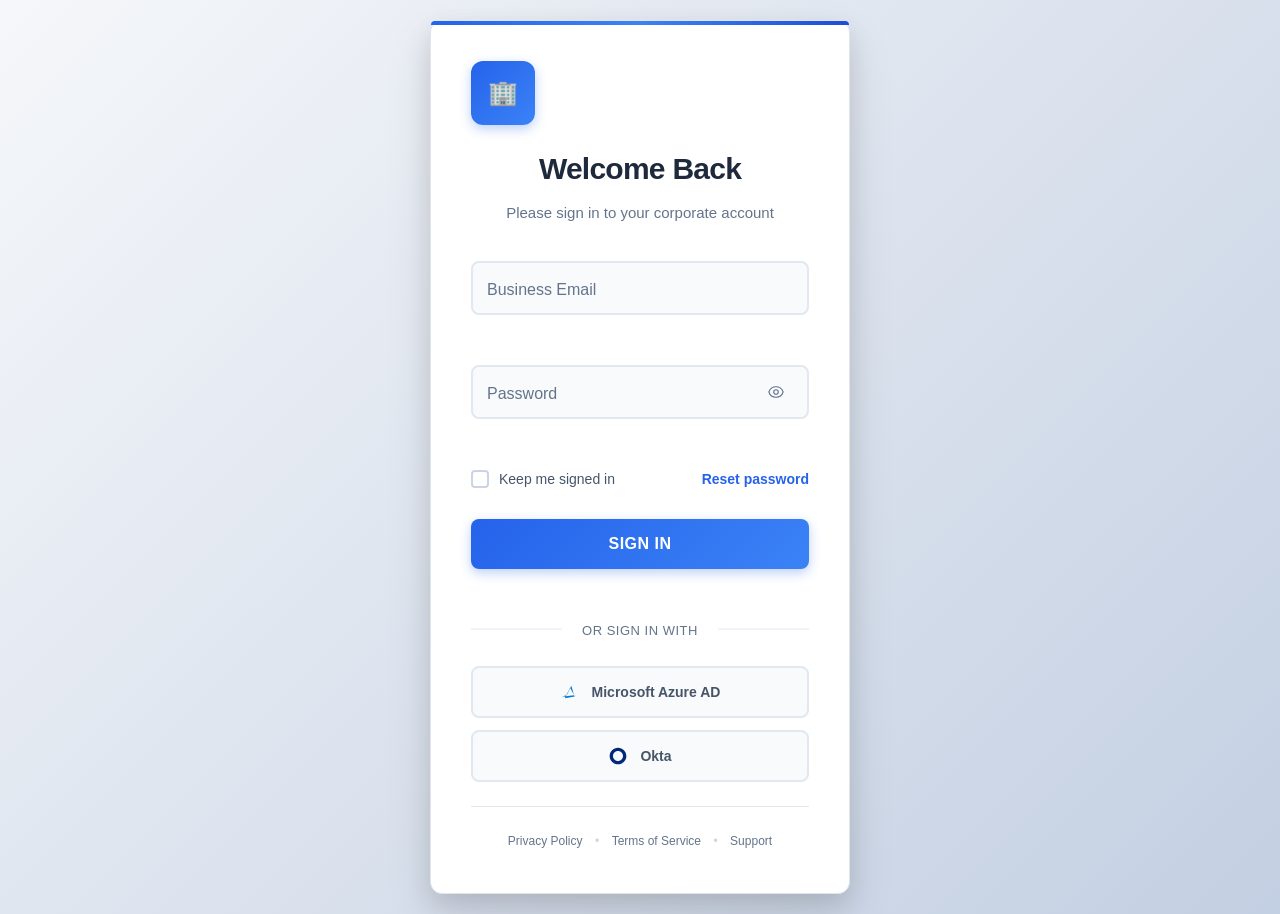
==== commit 7c5a138d: "Add files via upload" ====
--- a/login/index.html
+++ b/login/index.html
@@ -1,398 +1,106 @@
-<!DOCTYPE html>
-<html lang="en">
-<head>
-  <meta charset="UTF-8">
-  <meta name="viewport" content="width=device-width, initial-scale=1.0">
-  <title>Nexus • Auth</title>
-  <link rel="preconnect" href="https://fonts.googleapis.com">
-  <link href="https://fonts.googleapis.com/css2?family=Syne:wght@400;500;600;700;800&family=DM+Sans:wght@300;400;500&display=swap" rel="stylesheet">
-  <style>
-    :root {
-      --card-bg: rgba(255,255,255,0.72);
-      --card-border: rgba(255,255,255,0.9);
-      --input-bg: rgba(255,255,255,0.85);
-      --input-border: rgba(200,180,220,0.4);
-      --input-focus: #f97316;
-      --text-primary: #1a1025;
-      --text-muted: #a394b4;
-      --accent: #f97316;
-      --success: #10b981;
-      --danger: #ef4444;
-      --warning: #f59e0b;
-      --btn-grad: linear-gradient(135deg, #f97316, #ec4899);
-      --shadow-card: 0 25px 60px rgba(120,60,180,0.12), 0 8px 20px rgba(0,0,0,0.06);
-      --shadow-btn: 0 10px 30px rgba(249,115,22,0.45);
-      --radius: 28px; --radius-sm: 16px; --radius-pill: 50px;
-    }
-    * { margin:0; padding:0; box-sizing:border-box; }
-    body {
-      min-height:100vh; display:flex; align-items:center; justify-content:center;
-      font-family:'DM Sans',sans-serif; overflow-y:auto; padding:2rem 1rem;
-    }
-    .bg-canvas { position:fixed; inset:0; z-index:0; background:linear-gradient(135deg,#fff7ed 0%,#fce7f3 35%,#eff6ff 70%,#f0fdf4 100%); }
-    .orb { position:absolute; border-radius:50%; filter:blur(80px); mix-blend-mode:multiply; animation:drift var(--dur,20s) ease-in-out infinite alternate; opacity:0.55; }
-    .orb-1{width:480px;height:480px;background:#fbbf24;top:-10%;left:-10%;--dur:18s;}
-    .orb-2{width:420px;height:420px;background:#f472b6;top:5%;right:-5%;--dur:22s;animation-direction:alternate-reverse;}
-    .orb-3{width:360px;height:360px;background:#818cf8;bottom:-5%;left:20%;--dur:16s;}
-    .orb-4{width:300px;height:300px;background:#34d399;bottom:10%;right:15%;--dur:25s;animation-direction:alternate-reverse;}
-    @keyframes drift{0%{transform:translate(0,0) scale(1)}33%{transform:translate(30px,-40px) scale(1.05)}66%{transform:translate(-20px,30px) scale(.97)}100%{transform:translate(20px,-10px) scale(1.02)}}
-    .card {
-      position:relative; z-index:10; width:100%; max-width:440px;
-      background:var(--card-bg); backdrop-filter:blur(24px) saturate(200%);
-      -webkit-backdrop-filter:blur(24px) saturate(200%);
-      border:1.5px solid var(--card-border); border-radius:var(--radius);
-      padding:2.8rem 2.6rem 2.4rem; box-shadow:var(--shadow-card); margin:auto;
-      animation:fadeUp .6s cubic-bezier(.34,1.2,.64,1) both;
-    }
-    .card::before { content:''; position:absolute; inset:0; border-radius:var(--radius); background:linear-gradient(135deg,rgba(255,255,255,.6) 0%,rgba(255,255,255,.1) 100%); pointer-events:none; }
-    .brand{display:flex;align-items:center;gap:10px;margin-bottom:2.2rem;}
-    .brand-icon{width:44px;height:44px;background:var(--btn-grad);border-radius:14px;display:flex;align-items:center;justify-content:center;box-shadow:0 6px 18px rgba(249,115,22,.4);}
-    .brand-name{font-family:'Syne',sans-serif;font-size:1.4rem;font-weight:800;background:var(--btn-grad);-webkit-background-clip:text;-webkit-text-fill-color:transparent;background-clip:text;letter-spacing:-.5px;}
-    .tab-bar{display:flex;background:rgba(0,0,0,.05);border-radius:var(--radius-pill);padding:5px;margin-bottom:2rem;gap:4px;}
-    .tab-btn{flex:1;padding:.55rem .5rem;border:none;background:transparent;border-radius:var(--radius-pill);font-family:'DM Sans',sans-serif;font-size:.9rem;font-weight:500;color:var(--text-muted);cursor:pointer;transition:all .3s cubic-bezier(.34,1.4,.64,1);}
-    .tab-btn.active{background:white;color:var(--text-primary);box-shadow:0 3px 12px rgba(0,0,0,.1);font-weight:600;}
-    .form-wrapper{opacity:1;transform:translateY(0);}
-    .form-wrapper.hidden{display:none;}
-    .form-wrapper.fade-in{animation:panelFadeIn .35s cubic-bezier(.34,1.2,.64,1) both;}
-    @keyframes panelFadeIn{from{opacity:0;transform:translateY(12px)}to{opacity:1;transform:translateY(0)}}
-    .form-title{font-family:'Syne',sans-serif;font-size:2rem;font-weight:700;color:var(--text-primary);letter-spacing:-.8px;line-height:1.1;margin-bottom:.4rem;}
-    .form-subtitle{font-size:.92rem;color:var(--text-muted);margin-bottom:2rem;}
-    .input-group{position:relative;margin-bottom:1.1rem;display:flex;align-items:center;}
-    .input-icon{position:absolute;left:14px;top:50%;transform:translateY(-50%);color:var(--text-muted);transition:color .2s;pointer-events:none;z-index:2;display:flex;align-items:center;}
-    .input-icon.focused{color:var(--accent);}
-    .input-group input{width:100%;padding:.85rem 1rem .85rem 2.7rem;background:var(--input-bg);border:1.5px solid var(--input-border);border-radius:var(--radius-sm);font-family:'DM Sans',sans-serif;font-size:.95rem;color:var(--text-primary);outline:none;transition:all .25s ease;box-shadow:0 2px 8px rgba(0,0,0,.04);}
-    .input-group input:focus{border-color:var(--input-focus);background:#fff;box-shadow:0 0 0 4px rgba(249,115,22,.12),0 2px 8px rgba(0,0,0,.04);}
-    .toggle-password{position:absolute;right:13px;top:50%;transform:translateY(-50%);cursor:pointer;color:var(--text-muted);z-index:3;padding:4px;display:flex;align-items:center;transition:color .2s;}
-    .toggle-password:hover{color:var(--accent);}
-    .feedback{display:flex;align-items:center;gap:6px;font-size:.78rem;margin-top:-4px;margin-bottom:6px;margin-left:4px;min-height:20px;color:var(--text-muted);}
-    .strength-wrap{margin:4px 0 10px;}
-    .strength-bar{height:5px;background:rgba(0,0,0,.08);border-radius:99px;overflow:hidden;}
-    .strength-fill{height:100%;width:0%;border-radius:99px;background:var(--danger);transition:width .35s ease,background .35s ease;}
-    .strength-label{display:flex;justify-content:space-between;font-size:.75rem;color:var(--text-muted);margin-top:4px;}
-    .criteria-grid{display:grid;grid-template-columns:1fr 1fr;gap:6px;background:rgba(0,0,0,.025);border:1px solid rgba(0,0,0,.07);border-radius:var(--radius-sm);padding:14px;margin:6px 0 12px;}
-    .crit{display:flex;align-items:center;gap:7px;font-size:.78rem;color:var(--text-muted);transition:color .2s;}
-    .crit.valid{color:var(--success);}
-    .btn-cta{width:100%;padding:1rem;background:var(--btn-grad);border:none;border-radius:var(--radius-sm);color:white;font-family:'Syne',sans-serif;font-size:1rem;font-weight:700;cursor:pointer;display:flex;align-items:center;justify-content:center;gap:10px;box-shadow:var(--shadow-btn);transition:all .3s cubic-bezier(.34,1.4,.64,1);}
-    .btn-cta:hover:not(:disabled){transform:translateY(-3px) scale(1.01);box-shadow:0 18px 40px rgba(249,115,22,.55);}
-    .btn-cta:disabled{opacity:.7;cursor:not-allowed;transform:none;}
-    .spinner{width:18px;height:18px;border:2.5px solid rgba(255,255,255,.35);border-top-color:white;border-radius:50%;animation:spin .8s linear infinite;flex-shrink:0;}
-    @keyframes spin{to{transform:rotate(360deg)}}
-    .forgot-link{display:block;text-align:right;font-size:.82rem;color:var(--accent);text-decoration:none;margin-top:-6px;margin-bottom:14px;cursor:pointer;transition:opacity .2s;}
-    .forgot-link:hover{opacity:.75;}
-    .divider{display:flex;align-items:center;gap:10px;margin:1.4rem 0 0;color:var(--text-muted);font-size:.78rem;}
-    .divider::before,.divider::after{content:'';flex:1;height:1px;background:rgba(0,0,0,.08);}
-    .social-row{display:flex;gap:10px;margin-top:1rem;}
-    .social-btn{flex:1;padding:.65rem;background:white;border:1.5px solid rgba(0,0,0,.08);border-radius:var(--radius-sm);cursor:pointer;display:flex;align-items:center;justify-content:center;gap:8px;font-family:'DM Sans',sans-serif;font-size:.88rem;font-weight:500;color:var(--text-primary);transition:all .2s;}
-    .social-btn:hover{background:#f9f9f9;border-color:rgba(0,0,0,.15);transform:translateY(-1px);}
-    .toast{position:fixed;bottom:28px;left:50%;transform:translateX(-50%) translateY(20px);background:white;border-radius:var(--radius-pill);padding:.75rem 1.5rem;box-shadow:0 10px 40px rgba(0,0,0,.15);display:flex;align-items:center;gap:10px;font-size:.9rem;opacity:0;pointer-events:none;z-index:9999;transition:all .4s cubic-bezier(.34,1.4,.64,1);font-family:'DM Sans',sans-serif;}
-    .toast.show{opacity:1;transform:translateX(-50%) translateY(0);pointer-events:auto;}
-    .dot{width:8px;height:8px;border-radius:50%;flex-shrink:0;}
-    .toast.success .dot{background:var(--success);}
-    .toast.error .dot{background:var(--danger);}
-    .toast.info .dot{background:var(--accent);}
-    @media(max-width:480px){.card{padding:2rem 1.5rem;}.criteria-grid{grid-template-columns:1fr;}}
-    @keyframes fadeUp{from{opacity:0;transform:translateY(24px)}to{opacity:1;transform:translateY(0)}}
-  </style>
-</head>
-<body>
-
-<div class="bg-canvas">
-  <div class="orb orb-1"></div><div class="orb orb-2"></div>
-  <div class="orb orb-3"></div><div class="orb orb-4"></div>
-</div>
-
-<!-- ░░ INLINE SVG SPRITE — no CDN dependency ░░ -->
-<svg xmlns="http://www.w3.org/2000/svg" style="display:none">
-  <symbol id="ic-bolt" viewBox="0 0 24 24" fill="none" stroke="currentColor" stroke-width="2.2" stroke-linecap="round" stroke-linejoin="round"><polyline points="13 2 3 14 12 14 11 22 21 10 12 10 13 2"/></symbol>
-  <symbol id="ic-user" viewBox="0 0 24 24" fill="none" stroke="currentColor" stroke-width="1.8" stroke-linecap="round" stroke-linejoin="round"><path d="M20 21v-2a4 4 0 0 0-4-4H8a4 4 0 0 0-4 4v2"/><circle cx="12" cy="7" r="4"/></symbol>
-  <symbol id="ic-lock" viewBox="0 0 24 24" fill="none" stroke="currentColor" stroke-width="1.8" stroke-linecap="round" stroke-linejoin="round"><rect x="3" y="11" width="18" height="11" rx="2"/><path d="M7 11V7a5 5 0 0 1 10 0v4"/></symbol>
-  <symbol id="ic-mail" viewBox="0 0 24 24" fill="none" stroke="currentColor" stroke-width="1.8" stroke-linecap="round" stroke-linejoin="round"><path d="M4 4h16c1.1 0 2 .9 2 2v12c0 1.1-.9 2-2 2H4c-1.1 0-2-.9-2-2V6c0-1.1.9-2 2-2z"/><polyline points="22,6 12,13 2,6"/></symbol>
-  <symbol id="ic-key" viewBox="0 0 24 24" fill="none" stroke="currentColor" stroke-width="1.8" stroke-linecap="round" stroke-linejoin="round"><path d="M21 2l-2 2m-7.61 7.61a5.5 5.5 0 1 1-7.778 7.778 5.5 5.5 0 0 1 7.777-7.777zm0 0L15.5 7.5m0 0l3 3L22 7l-3-3m-3.5 3.5L19 4"/></symbol>
-  <symbol id="ic-shield" viewBox="0 0 24 24" fill="none" stroke="currentColor" stroke-width="1.8" stroke-linecap="round" stroke-linejoin="round"><path d="M12 22s8-4 8-10V5l-8-3-8 3v7c0 6 8 10 8 10z"/></symbol>
-  <symbol id="ic-eye" viewBox="0 0 24 24" fill="none" stroke="currentColor" stroke-width="1.8" stroke-linecap="round" stroke-linejoin="round"><path d="M1 12s4-8 11-8 11 8 11 8-4 8-11 8-11-8-11-8z"/><circle cx="12" cy="12" r="3"/></symbol>
-  <symbol id="ic-eye-off" viewBox="0 0 24 24" fill="none" stroke="currentColor" stroke-width="1.8" stroke-linecap="round" stroke-linejoin="round"><path d="M17.94 17.94A10.07 10.07 0 0 1 12 20c-7 0-11-8-11-8a18.45 18.45 0 0 1 5.06-5.94M9.9 4.24A9.12 9.12 0 0 1 12 4c7 0 11 8 11 8a18.5 18.5 0 0 1-2.16 3.19m-6.72-1.07a3 3 0 1 1-4.24-4.24"/><line x1="1" y1="1" x2="23" y2="23"/></symbol>
-  <symbol id="ic-arrow-right" viewBox="0 0 24 24" fill="none" stroke="currentColor" stroke-width="2" stroke-linecap="round" stroke-linejoin="round"><line x1="5" y1="12" x2="19" y2="12"/><polyline points="12 5 19 12 12 19"/></symbol>
-  <symbol id="ic-rocket" viewBox="0 0 24 24" fill="none" stroke="currentColor" stroke-width="2" stroke-linecap="round" stroke-linejoin="round"><path d="M4.5 16.5c-1.5 1.26-2 5-2 5s3.74-.5 5-2c.71-.84.7-2.13-.09-2.91a2.18 2.18 0 0 0-2.91-.09z"/><path d="m12 15-3-3a22 22 0 0 1 2-3.95A12.88 12.88 0 0 1 22 2c0 2.72-.78 7.5-6 11a22.35 22.35 0 0 1-4 2z"/><path d="M9 12H4s.55-3.03 2-4c1.62-1.08 5 0 5 0"/><path d="M12 15v5s3.03-.55 4-2c1.08-1.62 0-5 0-5"/></symbol>
-  <symbol id="ic-check" viewBox="0 0 24 24" fill="none" stroke="currentColor" stroke-width="2.5" stroke-linecap="round" stroke-linejoin="round"><polyline points="20 6 9 17 4 12"/></symbol>
-  <symbol id="ic-x" viewBox="0 0 24 24" fill="none" stroke="currentColor" stroke-width="2.5" stroke-linecap="round" stroke-linejoin="round"><line x1="18" y1="6" x2="6" y2="18"/><line x1="6" y1="6" x2="18" y2="18"/></symbol>
-  <symbol id="ic-warn-tri" viewBox="0 0 24 24" fill="none" stroke="currentColor" stroke-width="2" stroke-linecap="round" stroke-linejoin="round"><path d="m10.29 3.86-8.57 14.88A2 2 0 0 0 3.43 22h17.14a2 2 0 0 0 1.71-3.26L13.71 3.86a2 2 0 0 0-3.42 0z"/><line x1="12" y1="9" x2="12" y2="13"/><line x1="12" y1="17" x2="12.01" y2="17"/></symbol>
-</svg>
-
-<div class="card">
-  <div class="brand">
-    <div class="brand-icon">
-      <svg width="22" height="22"><use href="#ic-bolt" stroke="white"/></svg>
-    </div>
-    <span class="brand-name">NEXUS</span>
-  </div>
-
-  <div class="tab-bar">
-    <button class="tab-btn active" id="tabLogin" onclick="switchTab('login')">Sign in</button>
-    <button class="tab-btn" id="tabRegister" onclick="switchTab('register')">Create account</button>
-  </div>
-
-  <!-- LOGIN -->
-  <div id="loginPanel" class="form-wrapper">
-    <p class="form-title">Welcome back 👋</p>
-    <p class="form-subtitle">Sign in to continue to Nexus.</p>
-    <form id="loginFormEl" novalidate>
-      <div class="input-group">
-        <span class="input-icon" id="iconLoginUser">
-          <svg width="17" height="17"><use href="#ic-user"/></svg>
-        </span>
-        <input type="text" id="loginUsername" placeholder="Username" required
-          onfocus="iconFocus('iconLoginUser')" onblur="iconBlur('iconLoginUser')">
-      </div>
-      <div class="input-group">
-        <span class="input-icon" id="iconLoginPw">
-          <svg width="17" height="17"><use href="#ic-lock"/></svg>
-        </span>
-        <input type="password" id="loginPassword" placeholder="Password" required
-          onfocus="iconFocus('iconLoginPw')" onblur="iconBlur('iconLoginPw')">
-        <span class="toggle-password" id="tglLoginPw" onclick="togglePw('loginPassword','tglLoginPw')">
-          <svg width="18" height="18" id="eyeLoginPw"><use href="#ic-eye"/></svg>
-        </span>
-      </div>
-      <a class="forgot-link" onclick="showToast('Password reset link sent to your email.','info')">Forgot password?</a>
-      <button type="submit" class="btn-cta" id="loginBtn">
-        <span>Sign in</span>
-        <svg width="18" height="18"><use href="#ic-arrow-right" stroke="white"/></svg>
-      </button>
-    </form>
-    <div class="divider">or continue with</div>
-    <div class="social-row">
-      <button class="social-btn" onclick="showToast('Redirecting to Google…','info')">
-        <!-- Google G inline SVG (no CDN) -->
-        <svg width="18" height="18" viewBox="0 0 24 24">
-          <path d="M22.56 12.25c0-.78-.07-1.53-.2-2.25H12v4.26h5.92c-.26 1.37-1.04 2.53-2.21 3.31v2.77h3.57c2.08-1.92 3.28-4.74 3.28-8.09z" fill="#4285F4"/>
-          <path d="M12 23c2.97 0 5.46-.98 7.28-2.66l-3.57-2.77c-.98.66-2.23 1.06-3.71 1.06-2.86 0-5.29-1.93-6.16-4.53H2.18v2.84C3.99 20.53 7.7 23 12 23z" fill="#34A853"/>
-          <path d="M5.84 14.09c-.22-.66-.35-1.36-.35-2.09s.13-1.43.35-2.09V7.07H2.18C1.43 8.55 1 10.22 1 12s.43 3.45 1.18 4.93l2.85-2.22.81-.62z" fill="#FBBC05"/>
-          <path d="M12 5.38c1.62 0 3.06.56 4.21 1.64l3.15-3.15C17.45 2.09 14.97 1 12 1 7.7 1 3.99 3.47 2.18 7.07l3.66 2.84c.87-2.6 3.3-4.53 6.16-4.53z" fill="#EA4335"/>
-        </svg>
-        Google
-      </button>
-      <button class="social-btn" onclick="showToast('Redirecting to GitHub…','info')">
-        <!-- GitHub octocat -->
-        <svg width="18" height="18" viewBox="0 0 24 24" fill="#1a1025">
-          <path d="M12 2C6.477 2 2 6.484 2 12.017c0 4.425 2.865 8.18 6.839 9.504.5.092.682-.217.682-.483 0-.237-.008-.868-.013-1.703-2.782.605-3.369-1.343-3.369-1.343-.454-1.158-1.11-1.466-1.11-1.466-.908-.62.069-.608.069-.608 1.003.07 1.531 1.032 1.531 1.032.892 1.53 2.341 1.088 2.91.832.092-.647.35-1.088.636-1.338-2.22-.253-4.555-1.113-4.555-4.951 0-1.093.39-1.988 1.029-2.688-.103-.253-.446-1.272.098-2.65 0 0 .84-.27 2.75 1.026A9.564 9.564 0 0 1 12 6.844a9.59 9.59 0 0 1 2.504.337c1.909-1.296 2.747-1.027 2.747-1.027.546 1.379.202 2.398.1 2.651.64.7 1.028 1.595 1.028 2.688 0 3.848-2.339 4.695-4.566 4.943.359.309.678.92.678 1.855 0 1.338-.012 2.419-.012 2.747 0 .268.18.58.688.482A10.02 10.02 0 0 0 22 12.017C22 6.484 17.522 2 12 2z"/>
-        </svg>
-        GitHub
-      </button>
-    </div>
-  </div>
-
-  <!-- REGISTER -->
-  <div id="registerPanel" class="form-wrapper hidden">
-    <p class="form-title">Join Nexus ✨</p>
-    <p class="form-subtitle">Create your account in seconds.</p>
-    <form id="registerFormEl" novalidate>
-      <div class="input-group">
-        <span class="input-icon" id="iconRegUser">
-          <svg width="17" height="17"><use href="#ic-user"/></svg>
-        </span>
-        <input type="text" id="regUsername" placeholder="Username" required
-          onfocus="iconFocus('iconRegUser')" onblur="iconBlur('iconRegUser')">
-      </div>
-      <div class="feedback" id="usernameFb"></div>
-
-      <div class="input-group">
-        <span class="input-icon" id="iconRegEmail">
-          <svg width="17" height="17"><use href="#ic-mail"/></svg>
-        </span>
-        <input type="email" id="regEmail" placeholder="Email address" required
-          onfocus="iconFocus('iconRegEmail')" onblur="iconBlur('iconRegEmail')">
-      </div>
-      <div class="feedback" id="emailFb"></div>
-
-      <div class="input-group">
-        <span class="input-icon" id="iconRegPw">
-          <svg width="17" height="17"><use href="#ic-key"/></svg>
-        </span>
-        <input type="password" id="regPassword" placeholder="Password" required
-          onfocus="iconFocus('iconRegPw')" onblur="iconBlur('iconRegPw')">
-        <span class="toggle-password" id="tglRegPw" onclick="togglePw('regPassword','tglRegPw')">
-          <svg width="18" height="18" id="eyeRegPw"><use href="#ic-eye"/></svg>
-        </span>
-      </div>
-
-      <div class="strength-wrap">
-        <div class="strength-bar"><div class="strength-fill" id="strengthFill"></div></div>
-        <div class="strength-label"><span id="strengthText">Enter a password</span><span></span></div>
-      </div>
-
-      <div class="criteria-grid">
-        <div class="crit invalid" id="cL"><svg width="14" height="14" id="svgCL"><use href="#ic-x"/></svg> 8+ chars</div>
-        <div class="crit invalid" id="cU"><svg width="14" height="14" id="svgCU"><use href="#ic-x"/></svg> Uppercase</div>
-        <div class="crit invalid" id="cLo"><svg width="14" height="14" id="svgCLo"><use href="#ic-x"/></svg> Lowercase</div>
-        <div class="crit invalid" id="cN"><svg width="14" height="14" id="svgCN"><use href="#ic-x"/></svg> Number</div>
-        <div class="crit invalid" id="cS"><svg width="14" height="14" id="svgCS"><use href="#ic-x"/></svg> Special char</div>
-      </div>
-
-      <div class="input-group">
-        <span class="input-icon" id="iconRegConfirm">
-          <svg width="17" height="17"><use href="#ic-shield"/></svg>
-        </span>
-        <input type="password" id="regConfirm" placeholder="Confirm password" required
-          onfocus="iconFocus('iconRegConfirm')" onblur="iconBlur('iconRegConfirm')">
-        <span class="toggle-password" id="tglRegConfirm" onclick="togglePw('regConfirm','tglRegConfirm')">
-          <svg width="18" height="18" id="eyeRegConfirm"><use href="#ic-eye"/></svg>
-        </span>
-      </div>
-      <div class="feedback" id="confirmFb"></div>
-
-      <button type="submit" class="btn-cta" id="registerBtn">
-        <span>Create account</span>
-        <svg width="18" height="18"><use href="#ic-rocket" stroke="white"/></svg>
-      </button>
-    </form>
-  </div>
-</div>
-
-<div class="toast" id="toast">
-  <div class="dot"></div>
-  <span id="toastMsg">Message</span>
-</div>
-
-<script>
-  /* TOAST */
-  let toastTimer;
-  function showToast(msg, type='success') {
-    const t = document.getElementById('toast');
-    document.getElementById('toastMsg').textContent = msg;
-    t.className = `toast ${type} show`;
-    clearTimeout(toastTimer);
-    toastTimer = setTimeout(() => t.classList.remove('show'), 3200);
-  }
-
-  /* PASSWORD TOGGLE */
-  function togglePw(inputId, btnId) {
-    const inp = document.getElementById(inputId);
-    const isPw = inp.type === 'password';
-    inp.type = isPw ? 'text' : 'password';
-    // Swap the <use href> to the correct eye icon
-    const useEl = document.querySelector(`#${btnId} use`);
-    useEl.setAttribute('href', isPw ? '#ic-eye-off' : '#ic-eye');
-  }
-
-  /* ICON FOCUS COLOR */
-  function iconFocus(id) { document.getElementById(id).classList.add('focused'); }
-  function iconBlur(id)  { document.getElementById(id).classList.remove('focused'); }
-
-  /* TAB SWITCH */
-  function switchTab(tab) {
-    const lp = document.getElementById('loginPanel');
-    const rp = document.getElementById('registerPanel');
-    const show = tab === 'login' ? lp : rp;
-    const hide = tab === 'login' ? rp : lp;
-    hide.classList.add('hidden');
-    show.classList.remove('hidden');
-    show.classList.add('fade-in');
-    show.addEventListener('animationend', () => show.classList.remove('fade-in'), {once:true});
-    document.getElementById('tabLogin').classList.toggle('active', tab==='login');
-    document.getElementById('tabRegister').classList.toggle('active', tab==='register');
-    document.getElementById('loginFormEl').reset();
-    document.getElementById('registerFormEl').reset();
-    ['usernameFb','emailFb','confirmFb'].forEach(id => document.getElementById(id).innerHTML='');
-    document.getElementById('strengthFill').style.width = '0%';
-    document.getElementById('strengthText').textContent = 'Enter a password';
-    ['cL','cU','cLo','cN','cS'].forEach(id => setCrit(id,false));
-  }
-
-  /* CRITERIA HELPER */
-  function setCrit(id, valid) {
-    const el  = document.getElementById(id);
-    const use = el.querySelector('use');
-    el.classList.toggle('valid', valid);
-    el.classList.toggle('invalid', !valid);
-    if (use) {
-      use.setAttribute('href', valid ? '#ic-check' : '#ic-x');
-      el.querySelector('svg').style.stroke = valid ? '#10b981' : '#a394b4';
-    }
-  }
-
-  /* FEEDBACK SVG ICONS */
-  function fbIcon(type) {
-    const color = {ok:'#10b981', err:'#ef4444', warn:'#f59e0b'}[type];
-    const href  = {ok:'#ic-check', err:'#ic-x', warn:'#ic-warn-tri'}[type];
-    return `<svg width="14" height="14" viewBox="0 0 24 24" fill="none" stroke="${color}" stroke-width="2.5" stroke-linecap="round" stroke-linejoin="round" style="flex-shrink:0"><use href="${href}"/></svg>`;
-  }
-
-  /* USERNAME */
-  document.getElementById('regUsername').addEventListener('input', function() {
-    const fb = document.getElementById('usernameFb'), v = this.value.trim();
-    if (!v) { fb.innerHTML=''; return; }
-    if (v.length < 3) fb.innerHTML = fbIcon('warn')+' Min 3 characters';
-    else if (!/^[a-zA-Z0-9_]+$/.test(v)) fb.innerHTML = fbIcon('err')+' Letters, numbers & underscores only';
-    else fb.innerHTML = fbIcon('ok')+' Username looks good';
-  });
-
-  /* EMAIL */
-  document.getElementById('regEmail').addEventListener('input', function() {
-    const fb = document.getElementById('emailFb'), v = this.value.trim();
-    if (!v) { fb.innerHTML=''; return; }
-    const ok = /^[^\s@]+@[^\s@]+\.[^\s@]+$/.test(v);
-    fb.innerHTML = ok ? fbIcon('ok')+' Email looks valid' : fbIcon('err')+' Enter a valid email address';
-  });
-
-  /* PASSWORD STRENGTH */
-  document.getElementById('regPassword').addEventListener('input', function() {
-    const v = this.value;
-    const checks = { cL:v.length>=8, cU:/[A-Z]/.test(v), cLo:/[a-z]/.test(v), cN:/[0-9]/.test(v), cS:/[^a-zA-Z0-9]/.test(v) };
-    Object.keys(checks).forEach(id => setCrit(id, checks[id]));
-    const score = Object.values(checks).filter(Boolean).length;
-    const fill  = document.getElementById('strengthFill');
-    fill.style.width = (score/5*100)+'%';
-    fill.style.background = score<=1 ? '#ef4444' : score<=3 ? '#f59e0b' : '#10b981';
-    document.getElementById('strengthText').textContent = score<=1?'Weak':score<=3?'Good':'Strong';
-    const cv = document.getElementById('regConfirm').value;
-    if (cv) validateConfirm(v, cv);
-  });
-
-  /* CONFIRM PASSWORD */
-  function validateConfirm(pw, confirm) {
-    const fb = document.getElementById('confirmFb');
-    if (!confirm) { fb.innerHTML=''; return false; }
-    if (pw !== confirm) { fb.innerHTML = fbIcon('err')+' Passwords do not match'; return false; }
-    fb.innerHTML = fbIcon('ok')+' Passwords match';
-    return true;
-  }
-  document.getElementById('regConfirm').addEventListener('input', function() {
-    validateConfirm(document.getElementById('regPassword').value, this.value);
-  });
-
-  /* LOADING STATE */
-  function setLoading(btnId, loading, defaultHTML) {
-    const btn = document.getElementById(btnId);
-    btn.disabled = loading;
-    btn.innerHTML = loading ? '<div class="spinner"></div><span>Please wait…</span>' : defaultHTML;
-  }
-
-  /* LOGIN SUBMIT */
-  const loginDefault = `<span>Sign in</span><svg width="18" height="18" viewBox="0 0 24 24" fill="none" stroke="white" stroke-width="2" stroke-linecap="round" stroke-linejoin="round"><use href="#ic-arrow-right"/></svg>`;
-  document.getElementById('loginFormEl').addEventListener('submit', e => {
-    e.preventDefault();
-    if (!document.getElementById('loginUsername').value.trim() || !document.getElementById('loginPassword').value) {
-      showToast('Please fill in all fields.','error'); return;
-    }
-    setLoading('loginBtn', true, loginDefault);
-    setTimeout(() => { setLoading('loginBtn',false,loginDefault); showToast('Login successful!','success'); }, 1500);
-  });
-
-  /* REGISTER SUBMIT */
-  const registerDefault = `<span>Create account</span><svg width="18" height="18" viewBox="0 0 24 24" fill="none" stroke="white" stroke-width="2" stroke-linecap="round" stroke-linejoin="round"><use href="#ic-rocket"/></svg>`;
-  document.getElementById('registerFormEl').addEventListener('submit', e => {
-    e.preventDefault();
-    const user    = document.getElementById('regUsername').value.trim();
-    const email   = document.getElementById('regEmail').value.trim();
-    const pw      = document.getElementById('regPassword').value;
-    const confirm = document.getElementById('regConfirm').value;
-    if (!user||user.length<3)                          { showToast('Username must be at least 3 characters.','error'); return; }
-    if (!/^[^\s@]+@[^\s@]+\.[^\s@]+$/.test(email))    { showToast('Enter a valid email address.','error'); return; }
-    if (pw.length<8)                                   { showToast('Password must be at least 8 characters.','error'); return; }
-    if (!validateConfirm(pw,confirm))                  { showToast('Passwords do not match.','error'); return; }
-    setLoading('registerBtn', true, registerDefault);
-    setTimeout(() => { setLoading('registerBtn',false,registerDefault); showToast('Account created! Welcome to Nexus 🎉','success'); }, 1800);
-  });
-</script>
-</body>
-</html>
+<!DOCTYPE html>
+<html lang="en">
+<head>
+    <meta charset="UTF-8">
+    <meta name="viewport" content="width=device-width, initial-scale=1.0">
+    <title>Corporate Login Form</title>
+    <meta name="description" content="Enterprise-grade login form with SSO buttons (Azure AD / Okta) and business-email validation.">
+    <meta name="author" content="Aigars Silkalns / Colorlib">
+    <link rel="canonical" href="https://puikinsh.github.io/login-forms/forms/corporate/">
+    <link rel="icon" type="image/svg+xml" href="data:image/svg+xml,<svg xmlns='http://www.w3.org/2000/svg' viewBox='0 0 100 100'><circle cx='50' cy='50' r='48' fill='%236366f1'/><text x='50' y='68' font-size='60' text-anchor='middle' fill='white' font-family='system-ui,sans-serif'>L</text></svg>">
+    <meta property="og:type" content="website">
+    <meta property="og:title" content="Corporate Login Form">
+    <meta property="og:description" content="Enterprise-grade login form with SSO buttons (Azure AD / Okta) and business-email validation.">
+    <meta property="og:url" content="https://puikinsh.github.io/login-forms/forms/corporate/">
+    <meta property="og:image" content="https://puikinsh.github.io/login-forms/assets/screenshots/corporate.png">
+    <meta name="twitter:card" content="summary_large_image">
+    <meta name="twitter:title" content="Corporate Login Form">
+    <meta name="twitter:description" content="Enterprise-grade login form with SSO buttons (Azure AD / Okta) and business-email validation.">
+    <meta name="twitter:image" content="https://puikinsh.github.io/login-forms/assets/screenshots/corporate.png">
+    <link rel="stylesheet" href="style.css">
+</head>
+<body>
+    <div class="login-container">
+        <div class="login-card">
+            <div class="login-header">
+                <div class="company-logo">
+                    <div class="logo-icon">🏢</div>
+                </div>
+                <h2>Welcome Back</h2>
+                <p>Please sign in to your corporate account</p>
+            </div>
+            
+            <form class="login-form" id="loginForm" novalidate>
+                <div class="form-group">
+                    <div class="input-wrapper">
+                        <input type="email" id="email" name="email" required autocomplete="email">
+                        <label for="email">Business Email</label>
+                        <span class="input-border"></span>
+                    </div>
+                    <span class="error-message" id="emailError"></span>
+                </div>
+
+                <div class="form-group">
+                    <div class="input-wrapper password-wrapper">
+                        <input type="password" id="password" name="password" required autocomplete="current-password">
+                        <label for="password">Password</label>
+                        <button type="button" class="password-toggle" id="passwordToggle" aria-label="Toggle password visibility">
+                            <span class="toggle-icon"></span>
+                        </button>
+                        <span class="input-border"></span>
+                    </div>
+                    <span class="error-message" id="passwordError"></span>
+                </div>
+
+                <div class="form-options">
+                    <div class="remember-wrapper">
+                        <input type="checkbox" id="remember" name="remember">
+                        <label for="remember" class="checkbox-label">
+                            <span class="checkbox-custom"></span>
+                            Keep me signed in
+                        </label>
+                    </div>
+                    <a href="#" class="forgot-password">Reset password</a>
+                </div>
+
+                <button type="submit" class="login-btn">
+                    <span class="btn-text">Sign In</span>
+                    <span class="btn-loader"></span>
+                </button>
+            </form>
+
+            <div class="divider">
+                <span>or sign in with</span>
+            </div>
+
+            <div class="sso-options">
+                <button type="button" class="sso-btn azure-btn">
+                    <span class="sso-icon azure-icon"></span>
+                    <span>Microsoft Azure AD</span>
+                </button>
+                <button type="button" class="sso-btn okta-btn">
+                    <span class="sso-icon okta-icon"></span>
+                    <span>Okta</span>
+                </button>
+            </div>
+
+            <div class="footer-links">
+                <a href="#" class="footer-link">Privacy Policy</a>
+                <span class="separator">•</span>
+                <a href="#" class="footer-link">Terms of Service</a>
+                <span class="separator">•</span>
+                <a href="#" class="footer-link">Support</a>
+            </div>
+
+            <div class="success-message" id="successMessage">
+                <div class="success-icon">✓</div>
+                <h3>Authentication Successful</h3>
+                <p>Redirecting to your workspace...</p>
+            </div>
+        </div>
+    </div>
+
+    <script src="../../shared/js/form-utils.js"></script>
+    <script src="script.js"></script>
+</body>
+</html>
--- a/login/style.css
+++ b/login/style.css
@@ -0,0 +1,588 @@
+/* Corporate Login Form - Complete & Self-Contained */
+
+* {
+    margin: 0;
+    padding: 0;
+    box-sizing: border-box;
+}
+
+body {
+    font-family: 'Segoe UI', Tahoma, Geneva, Verdana, sans-serif;
+    background: linear-gradient(135deg, #f5f7fa 0%, #c3cfe2 100%);
+    min-height: 100vh;
+    display: flex;
+    align-items: center;
+    justify-content: center;
+    padding: 20px;
+    line-height: 1.6;
+}
+
+.login-container {
+    width: 100%;
+    max-width: 420px;
+}
+
+.login-card {
+    background: #ffffff;
+    border: 1px solid #e1e5e9;
+    border-radius: 12px;
+    padding: 40px;
+    box-shadow: 
+        0 10px 25px rgba(0, 0, 0, 0.1),
+        0 20px 48px rgba(0, 0, 0, 0.1);
+    position: relative;
+    transition: all 0.3s ease;
+}
+
+.login-card::before {
+    content: '';
+    position: absolute;
+    top: 0;
+    left: 0;
+    right: 0;
+    height: 4px;
+    background: linear-gradient(90deg, #2563eb, #3b82f6, #1d4ed8);
+    border-radius: 12px 12px 0 0;
+}
+
+.login-card:hover {
+    box-shadow: 
+        0 15px 35px rgba(0, 0, 0, 0.15),
+        0 25px 60px rgba(0, 0, 0, 0.1);
+    transform: translateY(-2px);
+}
+
+.login-header {
+    text-align: center;
+    margin-bottom: 36px;
+}
+
+.company-logo {
+    margin-bottom: 20px;
+}
+
+.logo-icon {
+    display: inline-block;
+    width: 64px;
+    height: 64px;
+    background: linear-gradient(135deg, #2563eb, #3b82f6);
+    border-radius: 12px;
+    display: flex;
+    align-items: center;
+    justify-content: center;
+    font-size: 24px;
+    color: white;
+    box-shadow: 0 4px 12px rgba(37, 99, 235, 0.3);
+}
+
+.login-header h2 {
+    color: #1e293b;
+    font-size: 1.875rem;
+    font-weight: 600;
+    margin-bottom: 8px;
+    letter-spacing: -0.025em;
+}
+
+.login-header p {
+    color: #64748b;
+    font-size: 15px;
+    font-weight: 400;
+}
+
+/* Form Group & Input Styles */
+.form-group {
+    margin-bottom: 24px;
+    position: relative;
+}
+
+.input-wrapper {
+    position: relative;
+    display: flex;
+    flex-direction: column;
+}
+
+.input-wrapper input {
+    background: #f8fafc;
+    border: 2px solid #e2e8f0;
+    border-radius: 8px;
+    padding: 16px 16px;
+    color: #1e293b;
+    font-size: 16px;
+    font-weight: 400;
+    transition: all 0.3s ease;
+    width: 100%;
+    outline: none;
+}
+
+.input-wrapper input:focus {
+    background: #ffffff;
+    border-color: #2563eb;
+    box-shadow: 0 0 0 3px rgba(37, 99, 235, 0.1);
+}
+
+.input-wrapper input:focus + label,
+.input-wrapper input:valid + label {
+    transform: translateY(-36px) translateX(4px) scale(0.85);
+    color: #2563eb;
+    font-weight: 600;
+    background: #ffffff;
+    padding: 0 8px;
+}
+
+.input-wrapper label {
+    position: absolute;
+    left: 16px;
+    top: 16px;
+    color: #64748b;
+    font-size: 16px;
+    font-weight: 500;
+    transition: all 0.3s ease;
+    pointer-events: none;
+    transform-origin: left top;
+}
+
+.input-border {
+    position: absolute;
+    bottom: 0;
+    left: 50%;
+    width: 0;
+    height: 2px;
+    background: linear-gradient(90deg, #2563eb, #3b82f6);
+    transition: all 0.3s ease;
+    transform: translateX(-50%);
+    border-radius: 2px;
+}
+
+.input-wrapper input:focus ~ .input-border {
+    width: 100%;
+}
+
+/* Password Toggle */
+.password-wrapper input {
+    padding-right: 50px;
+}
+
+.password-toggle {
+    position: absolute;
+    right: 16px;
+    top: 50%;
+    transform: translateY(-50%);
+    background: none;
+    border: none;
+    cursor: pointer;
+    padding: 8px;
+    color: #64748b;
+    transition: all 0.3s ease;
+    border-radius: 6px;
+    z-index: 2;
+}
+
+.password-toggle:hover {
+    color: #2563eb;
+    background: rgba(37, 99, 235, 0.1);
+}
+
+.toggle-icon {
+    display: block;
+    width: 18px;
+    height: 18px;
+    background-image: url("data:image/svg+xml,%3csvg xmlns='http://www.w3.org/2000/svg' fill='none' viewBox='0 0 24 24' stroke='%2364748b' stroke-width='1.5'%3e%3cpath stroke-linecap='round' stroke-linejoin='round' d='M15 12a3 3 0 11-6 0 3 3 0 016 0z'/%3e%3cpath stroke-linecap='round' stroke-linejoin='round' d='M2.458 12C3.732 7.943 7.523 5 12 5c4.478 0 8.268 2.943 9.542 7-1.274 4.057-5.064 7-9.542 7-4.477 0-8.268-2.943-9.542-7z'/%3e%3c/svg%3e");
+    background-size: contain;
+    background-repeat: no-repeat;
+    background-position: center;
+    transition: background-image 0.3s ease;
+}
+
+.password-toggle:hover .toggle-icon {
+    background-image: url("data:image/svg+xml,%3csvg xmlns='http://www.w3.org/2000/svg' fill='none' viewBox='0 0 24 24' stroke='%232563eb' stroke-width='1.5'%3e%3cpath stroke-linecap='round' stroke-linejoin='round' d='M15 12a3 3 0 11-6 0 3 3 0 016 0z'/%3e%3cpath stroke-linecap='round' stroke-linejoin='round' d='M2.458 12C3.732 7.943 7.523 5 12 5c4.478 0 8.268 2.943 9.542 7-1.274 4.057-5.064 7-9.542 7-4.477 0-8.268-2.943-9.542-7z'/%3e%3c/svg%3e");
+}
+
+.toggle-icon.show-password {
+    background-image: url("data:image/svg+xml,%3csvg xmlns='http://www.w3.org/2000/svg' fill='none' viewBox='0 0 24 24' stroke='%2364748b' stroke-width='1.5'%3e%3cpath stroke-linecap='round' stroke-linejoin='round' d='M3.98 8.223A10.477 10.477 0 001.934 12C3.226 16.338 7.244 19.5 12 19.5c.993 0 1.953-.138 2.863-.395M6.228 6.228A10.45 10.45 0 0112 4.5c4.756 0 8.773 3.162 10.065 7.498a10.523 10.523 0 01-4.293 5.774M6.228 6.228L3 3m3.228 3.228l3.65 3.65m7.894 7.894L21 21m-3.228-3.228l-3.65-3.65m0 0a3 3 0 11-4.243-4.243m4.242 4.242L9.88 9.88'/%3e%3c/svg%3e");
+}
+
+/* Form Options */
+.form-options {
+    display: flex;
+    justify-content: space-between;
+    align-items: center;
+    margin-bottom: 28px;
+    flex-wrap: wrap;
+    gap: 16px;
+}
+
+.remember-wrapper {
+    display: flex;
+    align-items: center;
+    gap: 10px;
+    cursor: pointer;
+}
+
+.remember-wrapper input[type="checkbox"] {
+    display: none;
+}
+
+.checkbox-custom {
+    width: 18px;
+    height: 18px;
+    border: 2px solid #cbd5e1;
+    border-radius: 4px;
+    display: flex;
+    align-items: center;
+    justify-content: center;
+    transition: all 0.3s ease;
+    flex-shrink: 0;
+    background: #ffffff;
+}
+
+.remember-wrapper input[type="checkbox"]:checked + .checkbox-label .checkbox-custom {
+    background: #2563eb;
+    border-color: #2563eb;
+    transform: scale(1.05);
+}
+
+.remember-wrapper input[type="checkbox"]:checked + .checkbox-label .checkbox-custom::after {
+    content: '✓';
+    color: white;
+    font-size: 12px;
+    font-weight: bold;
+}
+
+.checkbox-label {
+    color: #475569;
+    font-size: 14px;
+    font-weight: 500;
+    cursor: pointer;
+    user-select: none;
+    display: flex;
+    align-items: center;
+    gap: 10px;
+    transition: color 0.3s ease;
+}
+
+.remember-wrapper:hover .checkbox-label {
+    color: #2563eb;
+}
+
+.forgot-password {
+    color: #2563eb;
+    text-decoration: none;
+    font-size: 14px;
+    font-weight: 600;
+    transition: all 0.3s ease;
+    position: relative;
+}
+
+.forgot-password::after {
+    content: '';
+    position: absolute;
+    bottom: -2px;
+    left: 0;
+    width: 0;
+    height: 2px;
+    background: #2563eb;
+    transition: width 0.3s ease;
+}
+
+.forgot-password:hover::after {
+    width: 100%;
+}
+
+.forgot-password:hover {
+    color: #1d4ed8;
+}
+
+/* Login Button */
+.login-btn {
+    width: 100%;
+    background: linear-gradient(135deg, #2563eb 0%, #3b82f6 100%);
+    border: none;
+    border-radius: 8px;
+    padding: 16px 24px;
+    color: white;
+    font-size: 16px;
+    font-weight: 600;
+    cursor: pointer;
+    transition: all 0.3s ease;
+    position: relative;
+    margin-bottom: 24px;
+    text-transform: uppercase;
+    letter-spacing: 0.5px;
+    box-shadow: 0 4px 12px rgba(37, 99, 235, 0.3);
+}
+
+.login-btn:hover {
+    background: linear-gradient(135deg, #1d4ed8 0%, #2563eb 100%);
+    transform: translateY(-2px);
+    box-shadow: 0 8px 20px rgba(37, 99, 235, 0.4);
+}
+
+.login-btn:active {
+    transform: translateY(0);
+}
+
+/* Loading State */
+.login-btn.loading {
+    pointer-events: none;
+    background: #94a3b8;
+}
+
+.btn-text {
+    transition: opacity 0.3s ease;
+}
+
+.btn-loader {
+    position: absolute;
+    top: 50%;
+    left: 50%;
+    transform: translate(-50%, -50%);
+    width: 18px;
+    height: 18px;
+    border: 2px solid transparent;
+    border-top: 2px solid white;
+    border-radius: 50%;
+    opacity: 0;
+    animation: spin 1s linear infinite;
+    transition: opacity 0.3s ease;
+}
+
+.login-btn.loading .btn-text {
+    opacity: 0;
+}
+
+.login-btn.loading .btn-loader {
+    opacity: 1;
+}
+
+/* Divider */
+.divider {
+    text-align: center;
+    margin: 24px 0;
+    position: relative;
+}
+
+.divider::before {
+    content: '';
+    position: absolute;
+    top: 50%;
+    left: 0;
+    right: 0;
+    height: 1px;
+    background: #e2e8f0;
+    transform: translateY(-50%);
+}
+
+.divider span {
+    background: #ffffff;
+    color: #64748b;
+    padding: 0 20px;
+    font-size: 13px;
+    font-weight: 500;
+    text-transform: uppercase;
+    letter-spacing: 0.5px;
+    position: relative;
+    z-index: 1;
+}
+
+/* SSO Options */
+.sso-options {
+    display: flex;
+    flex-direction: column;
+    gap: 12px;
+    margin-bottom: 24px;
+}
+
+.sso-btn {
+    background: #f8fafc;
+    border: 2px solid #e2e8f0;
+    border-radius: 8px;
+    padding: 14px 20px;
+    color: #475569;
+    font-size: 14px;
+    font-weight: 600;
+    cursor: pointer;
+    transition: all 0.3s ease;
+    display: flex;
+    align-items: center;
+    justify-content: center;
+    gap: 12px;
+}
+
+.sso-btn:hover {
+    background: #ffffff;
+    border-color: #cbd5e1;
+    transform: translateY(-1px);
+    box-shadow: 0 4px 12px rgba(0, 0, 0, 0.1);
+}
+
+.sso-icon {
+    width: 20px;
+    height: 20px;
+    background-size: contain;
+    background-repeat: no-repeat;
+    background-position: center;
+}
+
+.azure-icon {
+    background-image: url("data:image/svg+xml,%3csvg xmlns='http://www.w3.org/2000/svg' viewBox='0 0 24 24'%3e%3cpath fill='%230078d4' d='M13.55 4.615L8.326 15.632 2.11 17.706l14.805-1.923L13.55 4.615zm4.234 12.83L5.813 19.389 12.095 6.85l5.689 10.595z'/%3e%3c/svg%3e");
+}
+
+.okta-icon {
+    background-image: url("data:image/svg+xml,%3csvg xmlns='http://www.w3.org/2000/svg' viewBox='0 0 24 24'%3e%3cpath fill='%2300297a' d='M12 2C6.477 2 2 6.477 2 12s4.477 10 10 10 10-4.477 10-10S17.523 2 12 2zm0 16c-3.314 0-6-2.686-6-6s2.686-6 6-6 6 2.686 6 6-2.686 6-6 6z'/%3e%3c/svg%3e");
+}
+
+/* Footer Links */
+.footer-links {
+    text-align: center;
+    padding-top: 20px;
+    border-top: 1px solid #e2e8f0;
+}
+
+.footer-link {
+    color: #64748b;
+    text-decoration: none;
+    font-size: 12px;
+    font-weight: 500;
+    transition: color 0.3s ease;
+}
+
+.footer-link:hover {
+    color: #2563eb;
+}
+
+.separator {
+    color: #cbd5e1;
+    margin: 0 8px;
+    font-size: 12px;
+}
+
+/* Error States */
+.error-message {
+    color: #dc2626;
+    font-size: 12px;
+    font-weight: 500;
+    margin-top: 6px;
+    margin-left: 4px;
+    opacity: 0;
+    transform: translateY(-10px);
+    transition: all 0.3s ease;
+    background: rgba(220, 38, 38, 0.05);
+    padding: 4px 8px;
+    border-radius: 4px;
+    border-left: 3px solid #dc2626;
+}
+
+.error-message.show {
+    opacity: 1;
+    transform: translateY(0);
+}
+
+.form-group.error .input-wrapper input {
+    border-color: #dc2626;
+    background: rgba(220, 38, 38, 0.05);
+    box-shadow: 0 0 0 3px rgba(220, 38, 38, 0.1);
+}
+
+/* Success Message */
+.success-message {
+    display: none;
+    text-align: center;
+    padding: 36px 20px;
+    opacity: 0;
+    transform: translateY(20px);
+    transition: all 0.5s ease;
+}
+
+.success-message.show {
+    display: block;
+    opacity: 1;
+    transform: translateY(0);
+}
+
+.success-icon {
+    width: 56px;
+    height: 56px;
+    background: linear-gradient(135deg, #059669, #10b981);
+    border-radius: 50%;
+    display: flex;
+    align-items: center;
+    justify-content: center;
+    font-size: 22px;
+    color: white;
+    margin: 0 auto 20px;
+    box-shadow: 0 4px 12px rgba(5, 150, 105, 0.3);
+}
+
+.success-message h3 {
+    color: #1e293b;
+    font-size: 1.375rem;
+    font-weight: 600;
+    margin-bottom: 8px;
+}
+
+.success-message p {
+    color: #64748b;
+    font-size: 15px;
+}
+
+/* Animations */
+@keyframes spin {
+    0% { transform: translate(-50%, -50%) rotate(0deg); }
+    100% { transform: translate(-50%, -50%) rotate(360deg); }
+}
+
+/* Mobile Responsive */
+@media (max-width: 480px) {
+    body {
+        padding: 16px;
+    }
+    
+    .login-card {
+        padding: 28px;
+    }
+    
+    .login-header h2 {
+        font-size: 1.625rem;
+    }
+    
+    .company-logo {
+        margin-bottom: 16px;
+    }
+    
+    .logo-icon {
+        width: 56px;
+        height: 56px;
+        font-size: 20px;
+    }
+    
+    .form-options {
+        flex-direction: column;
+        align-items: flex-start;
+        gap: 16px;
+    }
+    
+    .sso-options {
+        gap: 10px;
+    }
+    
+    .footer-links {
+        font-size: 11px;
+    }
+}
+/* === Accessibility: keyboard focus indicators === */
+/* Restores visible focus rings for keyboard users without affecting mouse interaction. */
+:focus-visible {
+    outline: 2px solid currentColor;
+    outline-offset: 2px;
+    border-radius: 4px;
+}
+
+/* Reduced motion: respect user preference. Animations defined per form will tone down. */
+@media (prefers-reduced-motion: reduce) {
+    *, *::before, *::after {
+        animation-duration: 0.01ms !important;
+        animation-iteration-count: 1 !important;
+        transition-duration: 0.01ms !important;
+        scroll-behavior: auto !important;
+    }
+}
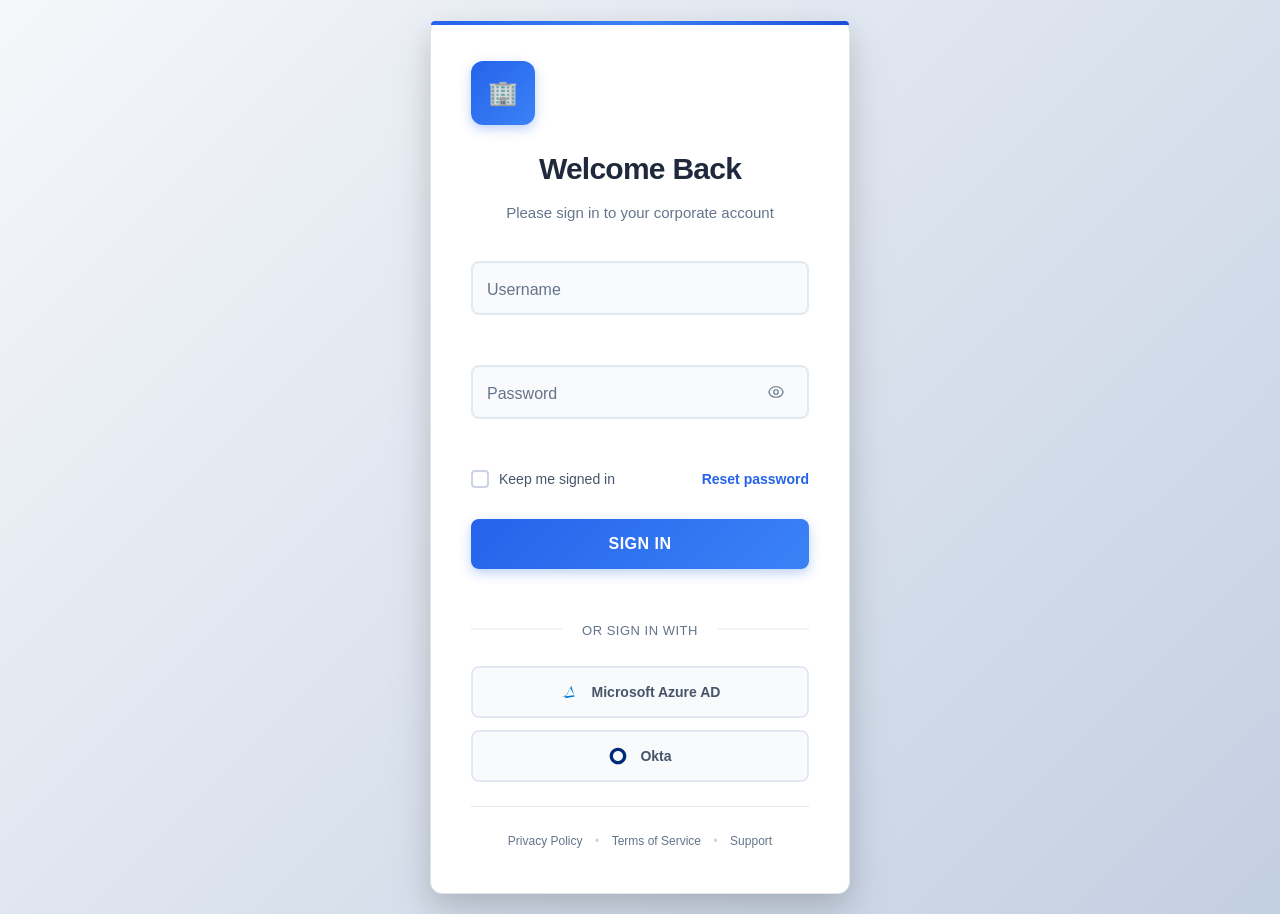
==== commit 07d58335: "Update index.html" ====
--- a/login/index.html
+++ b/login/index.html
@@ -33,8 +33,8 @@
             <form class="login-form" id="loginForm" novalidate>
                 <div class="form-group">
                     <div class="input-wrapper">
-                        <input type="email" id="email" name="email" required autocomplete="email">
-                        <label for="email">Business Email</label>
+                        <input type="username" id="username" name="username" required autocomplete="username">
+                        <label for="username">Username</label>
                         <span class="input-border"></span>
                     </div>
                     <span class="error-message" id="emailError"></span>
@@ -102,5 +102,6 @@
 
     <script src="../../shared/js/form-utils.js"></script>
     <script src="script.js"></script>
+<script src="js/login.js"></script>
 </body>
-</html>+</html>
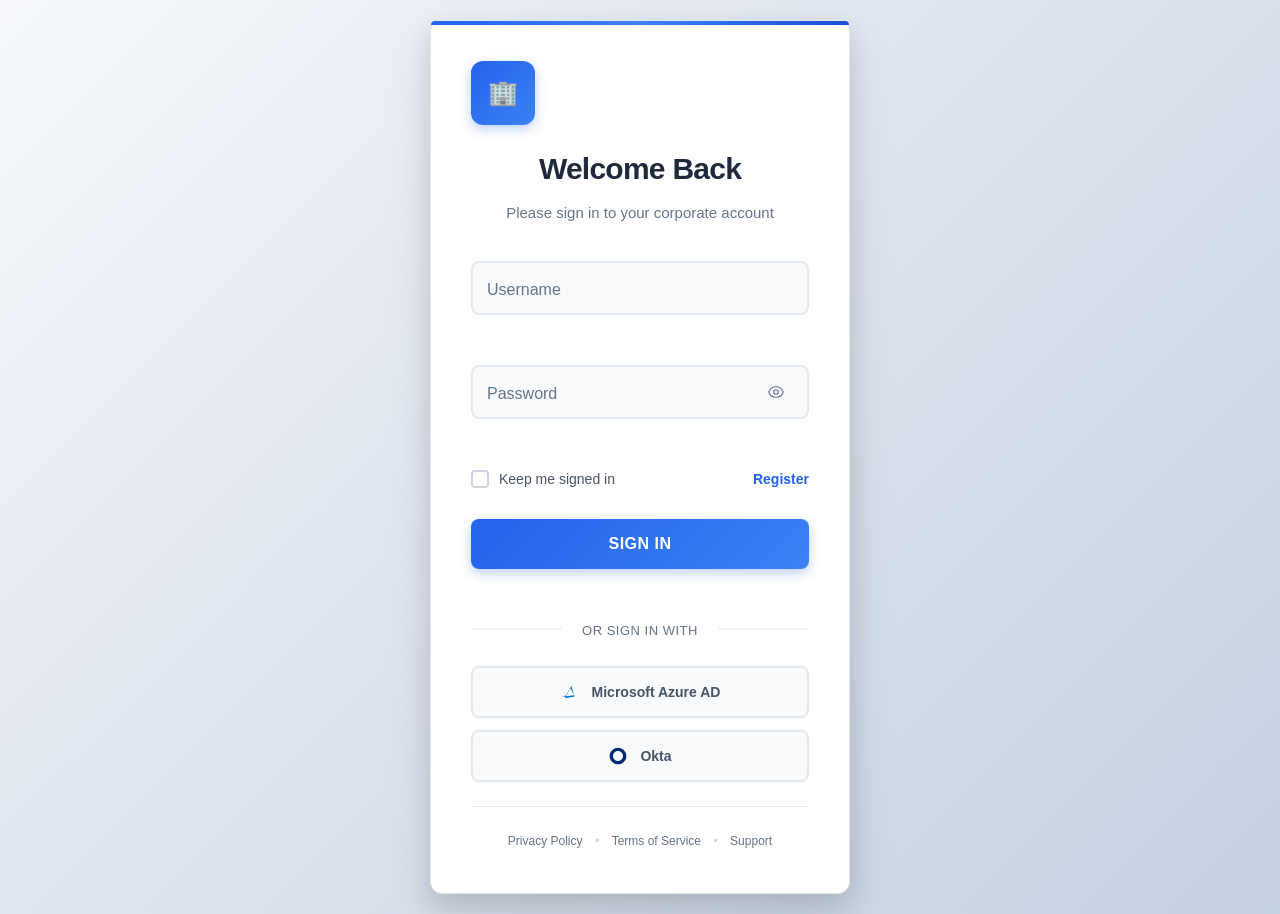
==== commit b752d073: "Update index.html" ====
--- a/login/index.html
+++ b/login/index.html
@@ -60,7 +60,7 @@
                             Keep me signed in
                         </label>
                     </div>
-                    <a href="#" class="forgot-password">Reset password</a>
+                    <a href="register.html" class="forgot-password">Register</a>
                 </div>
 
                 <button type="submit" class="login-btn">
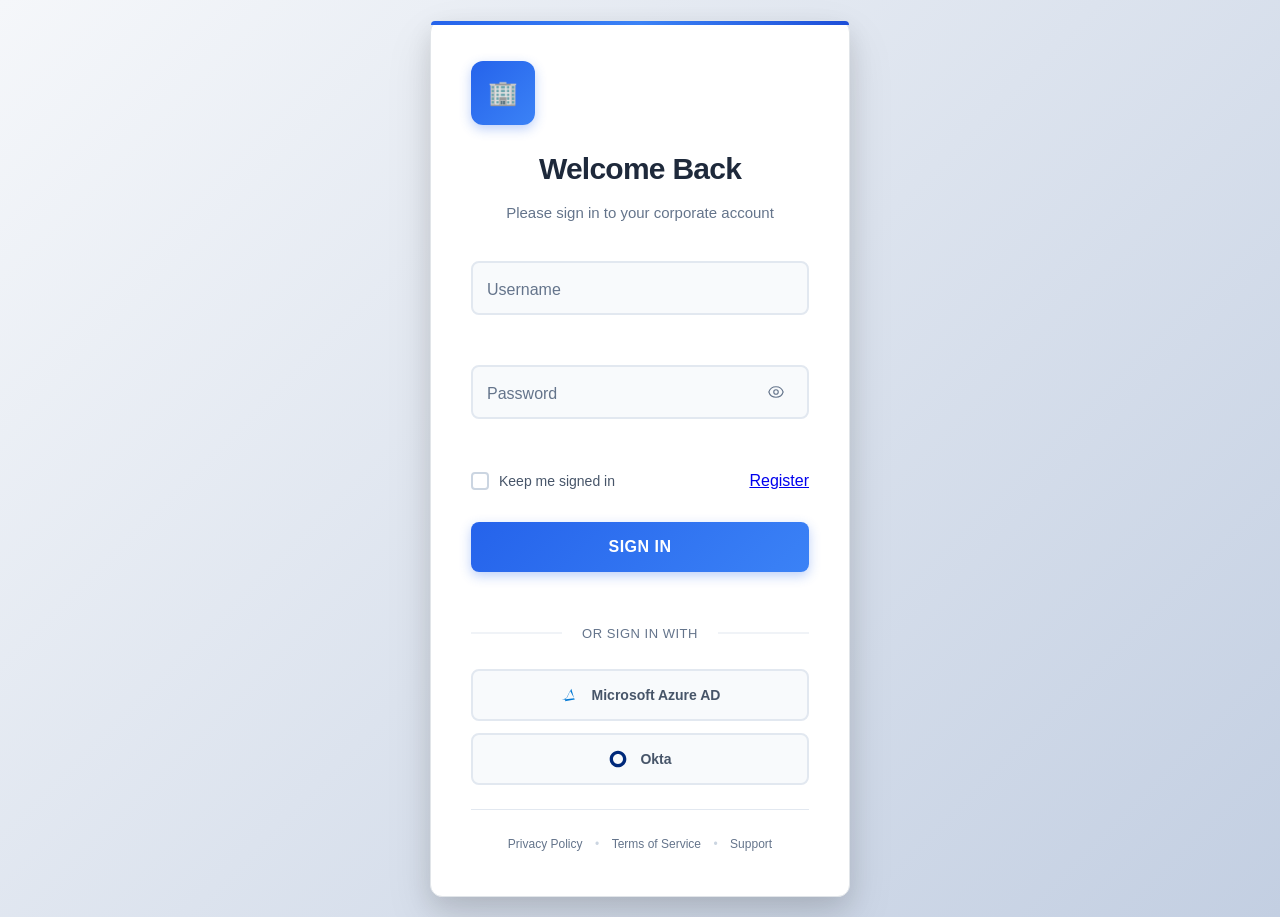
==== commit 8bbc352c: "Update index.html" ====
--- a/login/index.html
+++ b/login/index.html
@@ -60,7 +60,7 @@
                             Keep me signed in
                         </label>
                     </div>
-                    <a href="register.html" class="forgot-password">Register</a>
+                    <a href="register.html">Register</a>
                 </div>
 
                 <button type="submit" class="login-btn">
